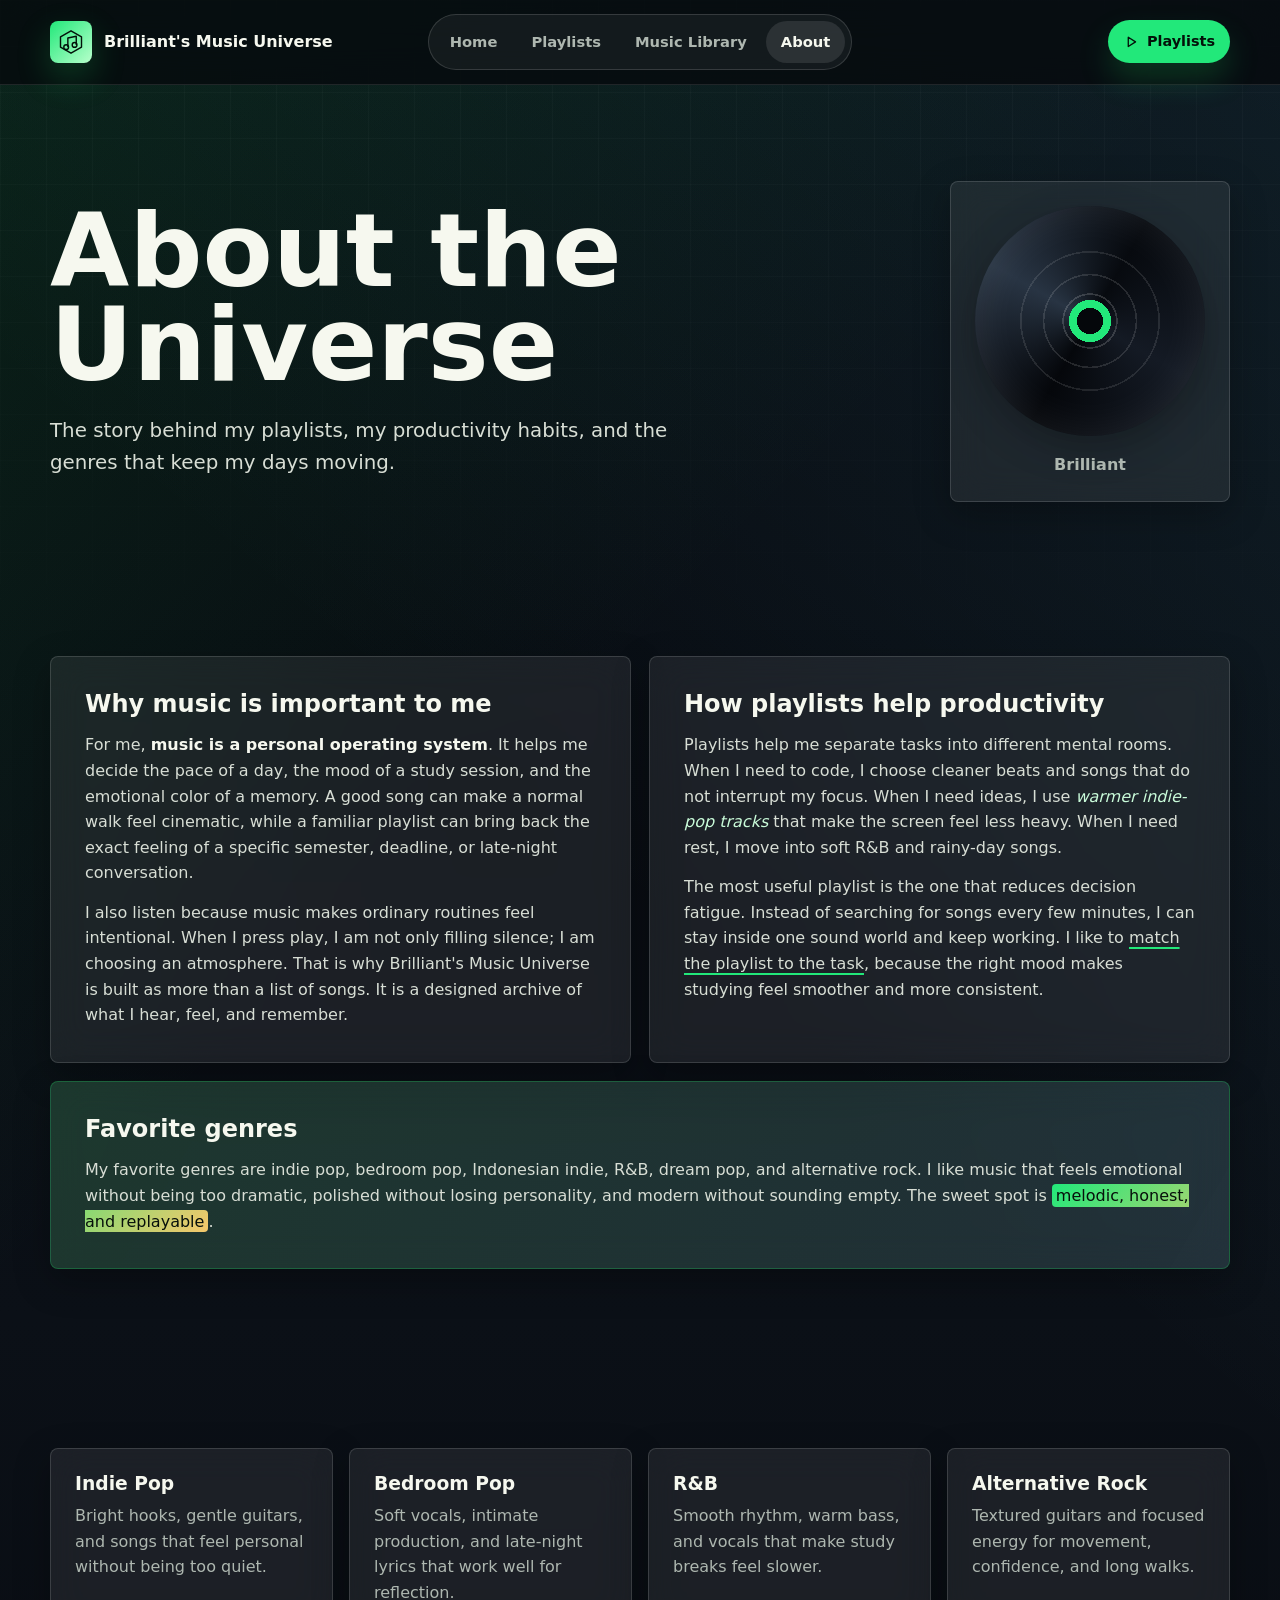
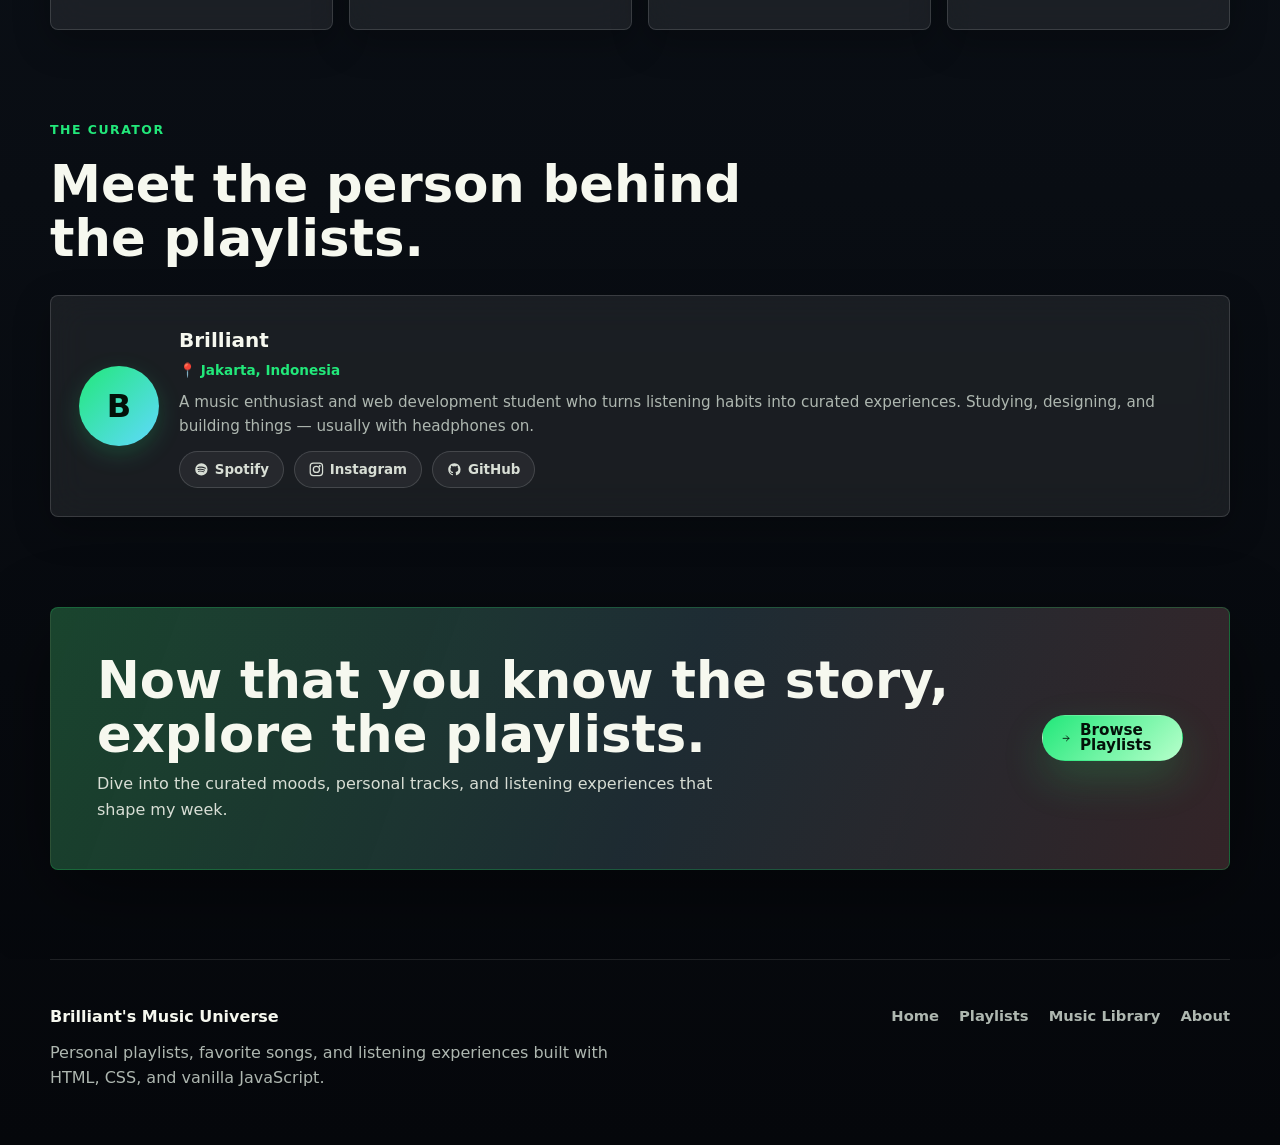
==== about.html @ 62cfd71c "UTS Web Client Development" ====
<!DOCTYPE html>
<html lang="en">
<head>
  <meta charset="UTF-8">
  <meta name="viewport" content="width=device-width, initial-scale=1.0">
  <meta name="description" content="Learn why music matters to Brilliant, how playlists improve productivity, and which genres shape the listening experience.">
  <title>Brilliant's Music Universe | About</title>
  <link rel="icon" href="data:image/svg+xml,%3Csvg xmlns='http://www.w3.org/2000/svg' viewBox='0 0 64 64'%3E%3Crect width='64' height='64' rx='14' fill='%2322e87a'/%3E%3Cpath d='M25 43V20l22-4v21' fill='none' stroke='%23040a06' stroke-width='5' stroke-linecap='round' stroke-linejoin='round'/%3E%3Ccircle cx='22' cy='44' r='7' fill='%23040a06'/%3E%3Ccircle cx='44' cy='38' r='7' fill='%23040a06'/%3E%3C/svg%3E">
  <link rel="stylesheet" href="style.css">
  <noscript><style>.reveal { opacity: 1; transform: none; }</style></noscript>
  <script src="script.js" defer></script>
</head>
<body data-page="about">
  <a class="skip-link" href="#main-content">Skip to content</a>
  <header class="site-header">
    <a class="brand" href="index.html" aria-label="Brilliant's Music Universe home">
      <span class="brand-mark" aria-hidden="true">
        <svg viewBox="0 0 40 40" role="img">
          <path d="M20 4 35 12.6v14.8L20 36 5 27.4V12.6L20 4Z"></path>
          <path d="M15.5 26.5V14.2l12-2.4v11.7"></path>
          <circle cx="13.1" cy="27.4" r="3.4"></circle>
          <circle cx="25.1" cy="24.2" r="3.4"></circle>
        </svg>
      </span>
      <span class="brand-text">Brilliant's Music Universe</span>
    </a>

    <button class="nav-toggle" type="button" aria-label="Open navigation menu" aria-expanded="false" aria-controls="site-nav">
      <span></span>
      <span></span>
      <span></span>
    </button>

    <nav class="site-nav" id="site-nav" aria-label="Primary navigation">
      <a href="index.html" data-nav="home">Home</a>
      <a href="playlists.html" data-nav="playlists">Playlists</a>
      <a href="library.html" data-nav="library">Music Library</a>
      <a href="about.html" data-nav="about">About</a>
    </nav>

    <a class="header-action" href="playlists.html">
      <svg viewBox="0 0 24 24" aria-hidden="true">
        <path d="M8 5v14l11-7-11-7Z"></path>
      </svg>
      Playlists
    </a>
  </header>

  <main id="main-content">
    <section class="page-hero section-shell">
      <div class="page-hero-copy reveal">
        <h1>About the Universe</h1>
        <p>The story behind my playlists, my productivity habits, and the genres that keep my days moving.</p>
      </div>
      <div class="about-record reveal" aria-hidden="true">
        <div class="record-disc"></div>
        <span>Brilliant</span>
      </div>
    </section>

    <section class="about-section section-shell">
      <article class="about-story reveal">
        <h2>Why music is important to me</h2>
        <p>For me, <strong>music is a personal operating system</strong>. It helps me decide the pace of a day, the mood of a study session, and the emotional color of a memory. A good song can make a normal walk feel cinematic, while a familiar playlist can bring back the exact feeling of a specific semester, deadline, or late-night conversation.</p>
        <p>I also listen because music makes ordinary routines feel intentional. When I press play, I am not only filling silence; I am choosing an atmosphere. That is why Brilliant's Music Universe is built as more than a list of songs. It is a designed archive of what I hear, feel, and remember.</p>
      </article>

      <article class="about-story reveal">
        <h2>How playlists help productivity</h2>
        <p>Playlists help me separate tasks into different mental rooms. When I need to code, I choose cleaner beats and songs that do not interrupt my focus. When I need ideas, I use <em>warmer indie-pop tracks</em> that make the screen feel less heavy. When I need rest, I move into soft R&amp;B and rainy-day songs.</p>
        <p>The most useful playlist is the one that reduces decision fatigue. Instead of searching for songs every few minutes, I can stay inside one sound world and keep working. I like to <u>match the playlist to the task</u>, because the right mood makes studying feel smoother and more consistent.</p>
      </article>

      <article class="about-story highlight-story reveal">
        <h2>Favorite genres</h2>
        <p>My favorite genres are indie pop, bedroom pop, Indonesian indie, R&amp;B, dream pop, and alternative rock. I like music that feels emotional without being too dramatic, polished without losing personality, and modern without sounding empty. The sweet spot is <mark>melodic, honest, and replayable</mark>.</p>
      </article>
    </section>

    <section class="genre-section section-shell" aria-label="Favorite genre cards">
      <article class="genre-card reveal">
        <h3>Indie Pop</h3>
        <p>Bright hooks, gentle guitars, and songs that feel personal without being too quiet.</p>
      </article>
      <article class="genre-card reveal">
        <h3>Bedroom Pop</h3>
        <p>Soft vocals, intimate production, and late-night lyrics that work well for reflection.</p>
      </article>
      <article class="genre-card reveal">
        <h3>R&amp;B</h3>
        <p>Smooth rhythm, warm bass, and vocals that make study breaks feel slower.</p>
      </article>
      <article class="genre-card reveal">
        <h3>Alternative Rock</h3>
        <p>Textured guitars and focused energy for movement, confidence, and long walks.</p>
      </article>
    </section>

    <section class="section-shell" style="padding-bottom: 0;">
      <div class="section-heading reveal">
        <p class="section-kicker">The Curator</p>
        <h2>Meet the person behind the playlists.</h2>
      </div>
      <div class="curator-card reveal">
        <div class="curator-avatar" aria-hidden="true">B</div>
        <div class="curator-info">
          <h3>Brilliant</h3>
          <p class="curator-location">📍 Jakarta, Indonesia</p>
          <p class="curator-bio">A music enthusiast and web development student who turns listening habits into curated experiences. Studying, designing, and building things — usually with headphones on.</p>
          <div class="curator-socials">
            <a href="https://open.spotify.com" target="_blank" rel="noopener">
              <svg viewBox="0 0 24 24" width="16" height="16" aria-hidden="true"><path d="M12 2a10 10 0 1 0 0 20 10 10 0 0 0 0-20Zm4.6 14.4a.6.6 0 0 1-.8.2c-2.3-1.4-5.2-1.7-8.6-.9a.6.6 0 1 1-.3-1.2c3.7-.8 6.9-.5 9.5 1.1a.6.6 0 0 1 .2.8Zm1.2-2.7a.8.8 0 0 1-1 .3c-2.7-1.6-6.7-2.1-9.8-1.1a.8.8 0 1 1-.4-1.5c3.6-1.1 8-.6 11 1.3a.8.8 0 0 1 .2 1Zm.1-2.8c-3.1-1.9-8.3-2-11.3-1.1a.9.9 0 1 1-.5-1.8c3.4-1 9.1-.8 12.7 1.3a.9.9 0 0 1-.9 1.6Z" fill="currentColor" stroke="none"></path></svg>
              Spotify
            </a>
            <a href="https://instagram.com" target="_blank" rel="noopener">
              <svg viewBox="0 0 24 24" width="16" height="16" aria-hidden="true"><rect x="2" y="2" width="20" height="20" rx="5" fill="none" stroke="currentColor" stroke-width="2"></rect><circle cx="12" cy="12" r="5" fill="none" stroke="currentColor" stroke-width="2"></circle><circle cx="17.5" cy="6.5" r="1.5" fill="currentColor"></circle></svg>
              Instagram
            </a>
            <a href="https://github.com" target="_blank" rel="noopener">
              <svg viewBox="0 0 24 24" width="16" height="16" aria-hidden="true"><path d="M12 2C6.48 2 2 6.48 2 12c0 4.42 2.87 8.17 6.84 9.49.5.09.68-.22.68-.48v-1.7c-2.78.6-3.37-1.34-3.37-1.34-.45-1.15-1.11-1.46-1.11-1.46-.91-.62.07-.61.07-.61 1 .07 1.53 1.03 1.53 1.03.89 1.53 2.34 1.09 2.91.83.09-.65.35-1.09.63-1.34-2.22-.25-4.56-1.11-4.56-4.95 0-1.09.39-1.99 1.03-2.69-.1-.25-.45-1.27.1-2.64 0 0 .84-.27 2.75 1.02A9.56 9.56 0 0 1 12 6.8c.85 0 1.71.11 2.51.33 1.91-1.29 2.75-1.02 2.75-1.02.55 1.37.2 2.39.1 2.64.64.7 1.03 1.6 1.03 2.69 0 3.85-2.34 4.7-4.57 4.95.36.31.68.92.68 1.85v2.75c0 .27.18.58.69.48A10 10 0 0 0 22 12c0-5.52-4.48-10-10-10Z" fill="currentColor" stroke="none"></path></svg>
              GitHub
            </a>
          </div>
        </div>
      </div>
    </section>

    <section class="cta-section section-shell">
      <div class="cta-panel reveal">
        <div>
          <h2>Now that you know the story, explore the playlists.</h2>
          <p>Dive into the curated moods, personal tracks, and listening experiences that shape my week.</p>
        </div>
        <a class="button button-primary" href="playlists.html">
          <svg viewBox="0 0 24 24" aria-hidden="true">
            <path d="M5 12h14M13 6l6 6-6 6"></path>
          </svg>
          Browse Playlists
        </a>
      </div>
    </section>
  </main>

  <footer class="site-footer">
    <div>
      <a class="footer-brand" href="index.html">Brilliant's Music Universe</a>
      <p>Personal playlists, favorite songs, and listening experiences built with HTML, CSS, and vanilla JavaScript.</p>
    </div>
    <nav class="footer-nav" aria-label="Footer navigation">
      <a href="index.html">Home</a>
      <a href="playlists.html">Playlists</a>
      <a href="library.html">Music Library</a>
      <a href="about.html">About</a>
    </nav>
  </footer>
</body>
</html>
---- style.css ----
/*
 * Brilliant's Music Universe — premium static music website
 *
 * TABLE OF CONTENTS
 * 1. Design tokens (custom properties)
 * 2. Base & reset
 * 3. Layout shells
 * 4. Header & navigation
 * 5. Hero
 * 6. Buttons
 * 7. Cover art system
 * 8. Signal strip & stats
 * 9. Featured playlist
 * 10. Introduction & mood board
 * 11. Statistics dashboard
 * 12. CTA panel
 * 13. Playlists page
 * 14. Playlist modal
 * 15. Music library (table, toolbar)
 * 16. About page
 * 17. Footer
 * 18. Animations & reveals
 * 19. Curator identity
 * 20. Accessibility helpers
 * 21. Responsive breakpoints
 */

/* 1. Design tokens */
:root {
  --bg: #06080d;
  --bg-2: #0b1017;
  --surface: rgba(255, 255, 255, 0.075);
  --surface-strong: rgba(255, 255, 255, 0.12);
  --surface-soft: rgba(255, 255, 255, 0.045);
  --line: rgba(255, 255, 255, 0.14);
  --line-strong: rgba(255, 255, 255, 0.24);
  --text: #f6f8ef;
  --muted: #aeb7b0;
  --soft: #d8ded5;
  --green: #22e87a;
  --green-deep: #10c055;
  --cyan: #5fd9ff;
  --coral: #ff6b6b;
  --gold: #f5c86b;
  --purple: #a98bff;
  --shadow: 0 24px 80px rgba(0, 0, 0, 0.42);
  --shadow-soft: 0 12px 36px rgba(0, 0, 0, 0.28);
  --radius-card: 8px;
  --radius-pill: 999px;
  --header-height: 76px;
  --max-width: 1180px;
  --ease: cubic-bezier(0.22, 1, 0.36, 1);
}

*,
*::before,
*::after {
  box-sizing: border-box;
}

html {
  scroll-behavior: smooth;
}

body {
  min-width: 320px;
  margin: 0;
  color: var(--text);
  background:
    linear-gradient(135deg, rgba(30, 215, 96, 0.12), transparent 32%),
    linear-gradient(220deg, rgba(95, 217, 255, 0.1), transparent 38%),
    linear-gradient(180deg, var(--bg), var(--bg-2) 48%, #05070b);
  font-family: Inter, ui-sans-serif, system-ui, -apple-system, BlinkMacSystemFont, "Segoe UI", sans-serif;
  line-height: 1.6;
}

body::before {
  position: fixed;
  inset: 0;
  z-index: -1;
  pointer-events: none;
  content: "";
  background-image:
    linear-gradient(rgba(255, 255, 255, 0.035) 1px, transparent 1px),
    linear-gradient(90deg, rgba(255, 255, 255, 0.035) 1px, transparent 1px);
  background-size: 46px 46px;
  mask-image: linear-gradient(to bottom, rgba(0, 0, 0, 0.8), transparent 82%);
}

body.nav-open {
  overflow: hidden;
}

a {
  color: inherit;
  text-decoration: none;
}

button,
input,
select {
  font: inherit;
}

button {
  cursor: pointer;
}

img,
svg {
  display: block;
}

svg {
  width: 1.1em;
  height: 1.1em;
}

main {
  overflow: hidden;
}

.section-shell {
  width: min(var(--max-width), calc(100% - 40px));
  margin-inline: auto;
}

.site-header {
  position: sticky;
  top: 0;
  z-index: 50;
  display: grid;
  grid-template-columns: minmax(220px, 1fr) auto minmax(120px, 1fr);
  align-items: center;
  min-height: var(--header-height);
  padding: 14px max(20px, calc((100vw - var(--max-width)) / 2));
  border-bottom: 1px solid rgba(255, 255, 255, 0.1);
  background: rgba(6, 8, 13, 0.76);
  backdrop-filter: blur(22px);
}

.brand,
.footer-brand {
  display: inline-flex;
  align-items: center;
  gap: 12px;
  font-weight: 800;
  letter-spacing: 0;
}

.brand-mark {
  display: grid;
  width: 42px;
  height: 42px;
  place-items: center;
  color: #031109;
  border-radius: var(--radius-card);
  background: linear-gradient(135deg, var(--green), #b7ffcb);
  box-shadow: 0 14px 34px rgba(30, 215, 96, 0.23);
}

.brand-mark svg {
  width: 28px;
  height: 28px;
}

.brand-mark path,
.brand-mark circle,
.site-header path,
.button path,
.modal-close path {
  fill: none;
  stroke: currentColor;
  stroke-width: 2;
  stroke-linecap: round;
  stroke-linejoin: round;
}

.site-nav {
  display: flex;
  align-items: center;
  justify-content: center;
  gap: 4px;
  padding: 6px;
  border: 1px solid var(--line);
  border-radius: var(--radius-pill);
  background: rgba(255, 255, 255, 0.055);
}

.site-nav a,
.footer-nav a {
  color: var(--muted);
  font-size: 0.92rem;
  font-weight: 700;
  transition: color 180ms ease, background 180ms ease, transform 180ms ease;
}

.site-nav a {
  padding: 9px 15px;
  border-radius: var(--radius-pill);
}

.site-nav a:hover,
.site-nav a.is-active {
  color: var(--text);
  background: rgba(255, 255, 255, 0.1);
}

.header-action {
  display: inline-flex;
  justify-self: end;
  align-items: center;
  gap: 8px;
  padding: 10px 15px;
  color: #031109;
  border-radius: var(--radius-pill);
  background: var(--green);
  font-size: 0.9rem;
  font-weight: 800;
  box-shadow: 0 16px 32px rgba(30, 215, 96, 0.2);
  transition: transform 180ms ease, box-shadow 180ms ease;
}

.header-action:hover {
  transform: translateY(-2px);
  box-shadow: 0 18px 42px rgba(30, 215, 96, 0.28);
}

.nav-toggle {
  display: none;
  width: 44px;
  height: 44px;
  border: 1px solid var(--line);
  border-radius: var(--radius-card);
  background: rgba(255, 255, 255, 0.07);
}

.nav-toggle span {
  display: block;
  width: 18px;
  height: 2px;
  margin: 4px auto;
  border-radius: 999px;
  background: var(--text);
}

.hero {
  display: grid;
  grid-template-columns: minmax(0, 1fr) minmax(360px, 0.85fr);
  gap: clamp(32px, 7vw, 92px);
  align-items: center;
  min-height: calc(100svh - var(--header-height) - 18px);
  padding: clamp(52px, 7vw, 86px) 0 clamp(34px, 5vw, 56px);
}

.hero h1,
.page-hero h1 {
  max-width: 10ch;
  margin: 0;
  font-size: clamp(3.35rem, 8vw, 7.15rem);
  line-height: 0.91;
  letter-spacing: 0;
}

.hero-lead {
  max-width: 680px;
  margin: 28px 0 0;
  color: var(--soft);
  font-size: clamp(1.05rem, 1.8vw, 1.28rem);
}

.hero-actions,
.cta-panel,
.playlist-meta,
.player-row {
  display: flex;
  align-items: center;
}

.hero-actions {
  flex-wrap: wrap;
  gap: 13px;
  margin-top: 34px;
}

.button {
  display: inline-flex;
  align-items: center;
  justify-content: center;
  min-height: 46px;
  gap: 9px;
  padding: 0 18px;
  border: 1px solid transparent;
  border-radius: var(--radius-pill);
  font-size: 0.95rem;
  font-weight: 800;
  line-height: 1;
  transition: transform 180ms ease, border-color 180ms ease, background 180ms ease, box-shadow 180ms ease;
}

.button:hover {
  transform: translateY(-2px);
}

.button-primary {
  color: #031109;
  background: linear-gradient(135deg, var(--green), #b7ffcb);
  box-shadow: 0 18px 42px rgba(30, 215, 96, 0.22);
}

.button-ghost {
  color: var(--text);
  border-color: var(--line);
  background: rgba(255, 255, 255, 0.075);
}

.button-small {
  width: 100%;
  min-height: 42px;
  color: var(--text);
  border-color: rgba(255, 255, 255, 0.16);
  background: rgba(255, 255, 255, 0.075);
}

.hero-stage {
  position: relative;
  min-height: 560px;
}

.now-playing {
  position: absolute;
  inset: 4% 0 auto auto;
  z-index: 2;
  width: min(370px, 100%);
  padding: 12px;
  border: 1px solid var(--line);
  border-radius: var(--radius-card);
  background: linear-gradient(180deg, rgba(255, 255, 255, 0.14), rgba(255, 255, 255, 0.06));
  box-shadow: var(--shadow);
  backdrop-filter: blur(24px);
}

.cover-art {
  position: relative;
  display: grid;
  aspect-ratio: 1;
  min-height: 0;
  overflow: hidden;
  place-items: end start;
  padding: 18px;
  isolation: isolate;
  border: 1px solid rgba(255, 255, 255, 0.18);
  border-radius: var(--radius-card);
  box-shadow: inset 0 1px 0 rgba(255, 255, 255, 0.18);
}

.cover-art::before,
.cover-art::after,
.mini-cover::before,
.mini-cover::after {
  position: absolute;
  content: "";
  pointer-events: none;
}

.cover-art::before {
  inset: 10%;
  border: 1px solid rgba(255, 255, 255, 0.14);
  border-radius: 50%;
  transform: rotate(-12deg);
}

.cover-art::after {
  right: -18%;
  bottom: -16%;
  width: 58%;
  aspect-ratio: 1;
  border-radius: 50%;
  background: rgba(255, 255, 255, 0.2);
  filter: blur(2px);
}

.cover-art span {
  position: relative;
  z-index: 2;
  max-width: 12ch;
  font-size: clamp(1.45rem, 4vw, 2.7rem);
  font-weight: 900;
  line-height: 0.95;
  letter-spacing: 0;
  text-shadow: 0 12px 36px rgba(0, 0, 0, 0.45);
}

.cover-grid {
  position: absolute;
  inset: 0;
  z-index: -1;
  background:
    linear-gradient(rgba(255, 255, 255, 0.08) 1px, transparent 1px),
    linear-gradient(90deg, rgba(255, 255, 255, 0.08) 1px, transparent 1px);
  background-size: 28px 28px;
  opacity: 0.45;
  transform: rotate(-8deg) scale(1.2);
}

.cover-code {
  background:
    linear-gradient(145deg, rgba(30, 215, 96, 0.96), rgba(5, 20, 13, 0.9) 44%, rgba(95, 217, 255, 0.72)),
    linear-gradient(45deg, rgba(255, 255, 255, 0.12), transparent);
}

.cover-reality {
  background:
    linear-gradient(145deg, rgba(245, 200, 107, 0.95), rgba(255, 107, 107, 0.86) 52%, rgba(20, 9, 12, 0.92));
}

.cover-conan {
  background:
    linear-gradient(145deg, rgba(169, 139, 255, 0.95), rgba(32, 14, 66, 0.94) 52%, rgba(95, 217, 255, 0.78));
}

.cover-sunset {
  background:
    linear-gradient(145deg, rgba(255, 107, 107, 0.95), rgba(245, 200, 107, 0.88) 48%, rgba(24, 22, 55, 0.9));
}

.cover-rain {
  background:
    linear-gradient(145deg, rgba(95, 217, 255, 0.92), rgba(20, 45, 68, 0.96) 54%, rgba(8, 11, 18, 0.94));
}

.track-panel {
  display: grid;
  gap: 14px;
  padding: 14px 4px 0;
}

.eyeless-label,
.section-kicker {
  margin: 0 0 8px;
  color: var(--green);
  font-size: 0.78rem;
  font-weight: 900;
  letter-spacing: 0.12em;
  text-transform: uppercase;
}

.track-panel h2,
.feature-copy h3,
.about-story h2,
.section-heading h2,
.intro-copy h2,
.cta-panel h2 {
  margin: 0;
  line-height: 1.05;
  letter-spacing: 0;
}

.track-panel h2 {
  font-size: 1.55rem;
}

.track-panel p {
  margin: 8px 0 0;
  color: var(--muted);
  font-size: 0.94rem;
  line-height: 1.5;
}

.player-row {
  gap: 12px;
}

.player-dot {
  width: 13px;
  height: 13px;
  border-radius: 50%;
  background: var(--green);
  box-shadow: 0 0 0 7px rgba(30, 215, 96, 0.12);
}

.player-progress {
  flex: 1;
  height: 7px;
  overflow: hidden;
  border-radius: 999px;
  background: rgba(255, 255, 255, 0.12);
}

.player-progress span {
  display: block;
  width: 64%;
  height: 100%;
  border-radius: inherit;
  background: linear-gradient(90deg, var(--green), var(--cyan));
}

.player-time {
  color: var(--muted);
  font-size: 0.84rem;
  font-weight: 800;
}

.audio-visualizer {
  position: absolute;
  bottom: 8%;
  left: 0;
  z-index: 1;
  display: flex;
  align-items: end;
  gap: 9px;
  width: min(230px, 48%);
  height: 126px;
  padding: 18px;
  border: 1px solid var(--line);
  border-radius: var(--radius-card);
  background: rgba(255, 255, 255, 0.07);
  box-shadow: var(--shadow-soft);
  backdrop-filter: blur(18px);
}

.audio-visualizer span {
  flex: 1;
  min-width: 12px;
  border-radius: 999px 999px 4px 4px;
  background: linear-gradient(180deg, var(--cyan), var(--green));
  animation: barDance 1.5s var(--ease) infinite alternate;
}

.audio-visualizer span:nth-child(2) { height: 72%; animation-delay: 120ms; }
.audio-visualizer span:nth-child(3) { height: 46%; animation-delay: 240ms; }
.audio-visualizer span:nth-child(4) { height: 92%; animation-delay: 80ms; }
.audio-visualizer span:nth-child(5) { height: 58%; animation-delay: 180ms; }
.audio-visualizer span:nth-child(6) { height: 84%; animation-delay: 300ms; }
.audio-visualizer span:nth-child(7) { height: 38%; animation-delay: 380ms; }

@keyframes barDance {
  from { height: 34%; }
  to { height: 100%; }
}

.signal-strip {
  display: grid;
  grid-template-columns: repeat(4, 1fr);
  gap: 14px;
  padding-bottom: clamp(58px, 9vw, 110px);
}

.signal-card,
.metric-card,
.genre-card,
.playlist-card,
.library-summary,
.about-record,
.table-frame,
.library-toolbar,
.about-story {
  border: 1px solid var(--line);
  border-radius: var(--radius-card);
  background: var(--surface);
  box-shadow: var(--shadow-soft);
  backdrop-filter: blur(18px);
}

.signal-card {
  padding: 22px;
}

.signal-card .stat-number {
  display: block;
  color: var(--text);
  font-size: clamp(2.1rem, 4vw, 3.3rem);
  font-weight: 900;
  line-height: 1;
}

.signal-card p,
.metric-card p,
.genre-card p {
  margin: 8px 0 0;
  color: var(--muted);
}

.featured-playlist,
.intro-section,
.stats-section,
.cta-section,
.playlist-section,
.library-section,
.about-section,
.genre-section {
  padding: clamp(48px, 7vw, 92px) 0;
}

.section-heading {
  display: grid;
  max-width: 760px;
  gap: 10px;
  margin-bottom: 30px;
}

.section-heading h2,
.intro-copy h2,
.cta-panel h2 {
  font-size: clamp(2rem, 4vw, 3.45rem);
}

.feature-layout {
  display: grid;
  grid-template-columns: minmax(260px, 0.8fr) minmax(0, 1fr);
  gap: clamp(24px, 5vw, 62px);
  align-items: center;
}

.feature-art {
  margin: 0;
}

.cover-xl {
  box-shadow: var(--shadow);
}

.feature-art figcaption {
  margin-top: 14px;
  color: var(--muted);
  font-size: 0.95rem;
}

.feature-copy {
  display: grid;
  gap: 20px;
}

.feature-copy h3 {
  font-size: clamp(2rem, 4vw, 3.25rem);
}

.feature-copy p {
  max-width: 680px;
  margin: 0;
  color: var(--soft);
  font-size: 1.06rem;
}

.feature-list {
  display: grid;
  gap: 12px;
  padding: 0;
  margin: 0;
  list-style: none;
}

.feature-list li {
  padding: 14px 16px;
  border: 1px solid var(--line);
  border-radius: var(--radius-card);
  color: var(--muted);
  background: rgba(255, 255, 255, 0.055);
}

.feature-list span {
  color: var(--text);
  font-weight: 900;
}

.intro-section {
  display: grid;
  grid-template-columns: minmax(0, 0.95fr) minmax(280px, 1fr);
  gap: clamp(24px, 5vw, 58px);
  align-items: center;
}

.intro-copy p:last-child {
  color: var(--soft);
  font-size: 1.05rem;
}

.mood-board {
  display: flex;
  flex-wrap: wrap;
  gap: 12px;
}

.mood-board span,
.mood-tag {
  border: 1px solid rgba(255, 255, 255, 0.16);
  border-radius: var(--radius-pill);
  background: rgba(255, 255, 255, 0.075);
  color: var(--soft);
  font-weight: 800;
}

.mood-board span {
  padding: 13px 16px;
}

.stats-grid {
  display: grid;
  grid-template-columns: repeat(3, 1fr);
  gap: 16px;
}

.metric-card,
.genre-card {
  padding: 24px;
}

.metric-card h3,
.genre-card h3,
.playlist-card h2,
.about-story h2 {
  margin: 0;
  line-height: 1.15;
}

.metric-bar {
  display: block;
  height: 8px;
  margin-top: 24px;
  overflow: hidden;
  border-radius: 999px;
  background: rgba(255, 255, 255, 0.11);
}

.metric-bar span {
  display: block;
  height: 100%;
  border-radius: inherit;
  background: linear-gradient(90deg, var(--green), var(--cyan));
}

.cta-panel {
  justify-content: space-between;
  gap: 24px;
  padding: clamp(26px, 5vw, 46px);
  border: 1px solid rgba(30, 215, 96, 0.25);
  border-radius: var(--radius-card);
  background:
    linear-gradient(110deg, rgba(30, 215, 96, 0.22), rgba(95, 217, 255, 0.09) 52%, rgba(255, 107, 107, 0.12)),
    rgba(255, 255, 255, 0.07);
  box-shadow: var(--shadow);
}

.cta-panel p {
  max-width: 620px;
  margin: 10px 0 0;
  color: var(--soft);
}

.page-hero {
  display: grid;
  grid-template-columns: minmax(0, 1fr) minmax(220px, 0.42fr);
  gap: clamp(24px, 5vw, 56px);
  align-items: center;
  min-height: 420px;
  padding: clamp(48px, 8vw, 96px) 0 clamp(32px, 5vw, 64px);
}

.page-hero-copy h1 {
  max-width: 11ch;
}

.page-hero-copy p {
  max-width: 680px;
  margin: 24px 0 0;
  color: var(--soft);
  font-size: clamp(1.05rem, 2vw, 1.24rem);
}

.playlist-stack {
  position: relative;
  min-height: 260px;
}

.mini-cover {
  position: absolute;
  width: 178px;
  aspect-ratio: 1;
  border: 1px solid rgba(255, 255, 255, 0.18);
  border-radius: var(--radius-card);
  box-shadow: var(--shadow-soft);
}

.mini-cover:nth-child(1) {
  top: 0;
  right: 42px;
  transform: rotate(-10deg);
}

.mini-cover:nth-child(2) {
  top: 48px;
  right: 122px;
  transform: rotate(8deg);
}

.mini-cover:nth-child(3) {
  top: 100px;
  right: 6px;
  transform: rotate(14deg);
}

.playlist-section {
  display: grid;
  grid-template-columns: repeat(3, 1fr);
  gap: 18px;
}

.playlist-card {
  display: grid;
  grid-template-rows: auto 1fr;
  overflow: hidden;
  transition: transform 220ms var(--ease), border-color 220ms ease, background 220ms ease;
}

.playlist-card:hover {
  border-color: rgba(30, 215, 96, 0.34);
  background: rgba(255, 255, 255, 0.1);
  transform: translateY(-5px);
}

.playlist-card .cover-art {
  border: 0;
  border-bottom: 1px solid rgba(255, 255, 255, 0.15);
  border-radius: var(--radius-card) var(--radius-card) 0 0;
}

.playlist-card-body {
  display: grid;
  gap: 18px;
  padding: 20px;
}

.playlist-card p {
  margin: 9px 0 0;
  color: var(--muted);
}

.playlist-meta {
  justify-content: space-between;
  gap: 12px;
  color: var(--soft);
  font-size: 0.92rem;
  font-weight: 800;
}

.mood-tag {
  padding: 5px 10px;
  color: var(--green);
  background: rgba(30, 215, 96, 0.1);
}

.modal-backdrop {
  position: fixed;
  inset: 0;
  z-index: 90;
  display: grid;
  place-items: center;
  padding: 20px;
  background: rgba(0, 0, 0, 0.7);
  backdrop-filter: blur(14px);
}

.modal-backdrop[hidden] {
  display: none;
}

.playlist-modal {
  position: relative;
  display: grid;
  grid-template-columns: minmax(220px, 0.72fr) minmax(0, 1fr);
  gap: 22px;
  width: min(820px, 100%);
  max-height: min(680px, calc(100svh - 40px));
  overflow: auto;
  padding: 18px;
  border: 1px solid var(--line-strong);
  border-radius: var(--radius-card);
  background: rgba(12, 16, 24, 0.96);
  box-shadow: var(--shadow);
}

.modal-close {
  position: absolute;
  top: 14px;
  right: 14px;
  z-index: 2;
  display: grid;
  width: 40px;
  height: 40px;
  place-items: center;
  color: var(--text);
  border: 1px solid var(--line);
  border-radius: var(--radius-card);
  background: rgba(255, 255, 255, 0.08);
}

.modal-content {
  padding: 20px 42px 20px 0;
}

.modal-content h2 {
  margin: 0;
  font-size: clamp(1.8rem, 4vw, 3rem);
  line-height: 1.05;
}

.modal-content p {
  color: var(--soft);
}

.audio-preview {
  display: grid;
  gap: 10px;
  margin-top: 18px;
  padding: 14px;
  border: 1px solid var(--line);
  border-radius: var(--radius-card);
  background: rgba(255, 255, 255, 0.055);
}

.audio-preview-label {
  margin: 0;
  color: var(--text);
  font-size: 0.78rem;
  font-weight: 900;
  letter-spacing: 0.12em;
  text-transform: uppercase;
}

.audio-preview audio {
  width: 100%;
  min-width: 0;
  border-radius: var(--radius-card);
  accent-color: var(--green);
}

.audio-note {
  margin: 0;
  color: var(--muted);
  font-size: 0.84rem;
  line-height: 1.45;
}

.modal-list {
  display: grid;
  gap: 10px;
  padding: 0;
  margin: 20px 0 0;
  list-style: none;
}

.modal-list li {
  padding: 12px 14px;
  border: 1px solid var(--line);
  border-radius: var(--radius-card);
  color: var(--soft);
  background: rgba(255, 255, 255, 0.055);
}

.library-summary {
  justify-self: end;
  width: min(240px, 100%);
  padding: 28px;
  text-align: center;
}

.library-summary span {
  display: block;
  color: var(--green);
  font-size: 4rem;
  font-weight: 900;
  line-height: 1;
}

.library-summary p {
  margin: 8px 0 0;
  color: var(--muted);
  font-weight: 800;
}

.library-toolbar {
  display: grid;
  grid-template-columns: minmax(0, 1fr) minmax(180px, 260px);
  gap: 14px;
  padding: 16px;
  margin-bottom: 18px;
}

.search-field,
.select-field {
  display: grid;
  gap: 8px;
}

.search-field span,
.select-field span {
  color: var(--muted);
  font-size: 0.78rem;
  font-weight: 900;
  letter-spacing: 0.12em;
  text-transform: uppercase;
}

.search-field input,
.select-field select {
  width: 100%;
  min-height: 48px;
  padding: 0 14px;
  color: var(--text);
  border: 1px solid var(--line);
  border-radius: var(--radius-card);
  outline: none;
  background: rgba(4, 6, 10, 0.62);
}

.search-field input:focus,
.select-field select:focus {
  border-color: rgba(30, 215, 96, 0.62);
  box-shadow: 0 0 0 4px rgba(30, 215, 96, 0.12);
}

.table-frame {
  overflow-x: auto;
  padding: 8px;
}

.music-table {
  width: 100%;
  min-width: 760px;
  border-collapse: collapse;
  overflow: hidden;
}

.music-table caption {
  padding: 14px 16px 18px;
  color: var(--muted);
  text-align: left;
  font-weight: 700;
}

.music-table th,
.music-table td {
  padding: 17px 16px;
  text-align: left;
  border-bottom: 1px solid rgba(255, 255, 255, 0.09);
}

.music-table th {
  color: var(--text);
  background: rgba(255, 255, 255, 0.075);
  font-size: 0.82rem;
  letter-spacing: 0.08em;
  text-transform: uppercase;
}

.music-table td {
  color: var(--soft);
}

.music-table tr {
  transition: background 160ms ease;
}

.music-table tbody tr:hover {
  background: rgba(30, 215, 96, 0.065);
}

.sort-button {
  display: inline-flex;
  align-items: center;
  gap: 8px;
  padding: 0;
  color: inherit;
  border: 0;
  background: transparent;
  font-size: inherit;
  font-weight: 900;
  letter-spacing: inherit;
  text-transform: inherit;
}

.sort-button::after {
  content: "";
  width: 7px;
  height: 7px;
  border-right: 2px solid currentColor;
  border-bottom: 2px solid currentColor;
  opacity: 0.55;
  transform: rotate(45deg) translateY(-2px);
}

.sort-button.is-desc::after {
  transform: rotate(225deg) translateY(-2px);
}

.about-record {
  display: grid;
  justify-self: end;
  width: min(280px, 100%);
  aspect-ratio: 1;
  place-items: center;
  padding: 24px;
}

.record-disc {
  width: 100%;
  aspect-ratio: 1;
  border-radius: 50%;
  background:
    radial-gradient(circle, #05070b 0 8%, var(--green) 8% 13%, transparent 13% 16%, rgba(255, 255, 255, 0.16) 16% 17%, transparent 17% 28%, rgba(255, 255, 255, 0.12) 28% 29%, transparent 29% 42%, rgba(255, 255, 255, 0.1) 42% 43%, transparent 43%),
    conic-gradient(from 120deg, #141a24, #05070b, #283443, #070a0f, #141a24);
  box-shadow: inset 0 0 46px rgba(255, 255, 255, 0.08), var(--shadow-soft);
}

.about-record span {
  margin-top: 16px;
  color: var(--muted);
  font-weight: 900;
}

.about-section {
  display: grid;
  grid-template-columns: repeat(2, minmax(0, 1fr));
  gap: 18px;
}

.about-story {
  padding: clamp(22px, 4vw, 34px);
}

.about-story p {
  margin: 14px 0 0;
  color: var(--soft);
}

.highlight-story {
  grid-column: 1 / -1;
  border-color: rgba(30, 215, 96, 0.28);
  background:
    linear-gradient(120deg, rgba(30, 215, 96, 0.12), rgba(95, 217, 255, 0.08)),
    var(--surface);
}

strong {
  color: var(--text);
}

em {
  color: #c9fbd9;
}

u {
  text-decoration-color: var(--green);
  text-decoration-thickness: 2px;
  text-underline-offset: 4px;
}

mark {
  padding: 0.1em 0.25em;
  color: #07100b;
  border-radius: 4px;
  background: linear-gradient(135deg, var(--green), var(--gold));
}

.genre-section {
  display: grid;
  grid-template-columns: repeat(4, 1fr);
  gap: 16px;
}

.site-footer {
  display: flex;
  justify-content: space-between;
  gap: 28px;
  width: min(var(--max-width), calc(100% - 40px));
  margin: 0 auto;
  padding: 44px 0 54px;
  border-top: 1px solid rgba(255, 255, 255, 0.1);
}

.site-footer p {
  max-width: 560px;
  margin: 10px 0 0;
  color: var(--muted);
}

.footer-nav {
  display: flex;
  flex-wrap: wrap;
  justify-content: flex-end;
  gap: 14px 20px;
}

.footer-nav a:hover {
  color: var(--text);
}

.reveal {
  opacity: 0;
  transform: translateY(22px);
  transition: opacity 600ms var(--ease), transform 600ms var(--ease);
}

.reveal.is-visible {
  opacity: 1;
  transform: translateY(0);
}

/* 19. Curator identity */
.curator-card {
  display: grid;
  grid-template-columns: 80px 1fr;
  gap: 20px;
  align-items: center;
  padding: 28px;
  border: 1px solid var(--line);
  border-radius: var(--radius-card);
  background: var(--surface);
  box-shadow: var(--shadow-soft);
  backdrop-filter: blur(18px);
}

.curator-avatar {
  width: 80px;
  height: 80px;
  border-radius: 50%;
  background: linear-gradient(135deg, var(--green), var(--cyan));
  display: grid;
  place-items: center;
  font-size: 2rem;
  font-weight: 900;
  color: #031109;
  box-shadow: 0 8px 24px rgba(34, 232, 122, 0.2);
}

.curator-info h3 {
  margin: 0;
  font-size: 1.25rem;
}

.curator-info .curator-location {
  margin: 4px 0 0;
  color: var(--green);
  font-size: 0.85rem;
  font-weight: 800;
}

.curator-info .curator-bio {
  margin: 8px 0 0;
  color: var(--muted);
  font-size: 0.95rem;
}

.curator-socials {
  display: flex;
  gap: 10px;
  margin-top: 12px;
}

.curator-socials a {
  display: inline-flex;
  align-items: center;
  gap: 6px;
  padding: 7px 14px;
  font-size: 0.84rem;
  font-weight: 800;
  color: var(--soft);
  border: 1px solid var(--line);
  border-radius: var(--radius-pill);
  background: rgba(255, 255, 255, 0.055);
  transition: color 180ms ease, border-color 180ms ease, background 180ms ease;
}

.curator-socials a:hover {
  color: var(--text);
  border-color: var(--green);
  background: rgba(34, 232, 122, 0.08);
}

/* Empty state for library search */
.empty-state {
  text-align: center;
  padding: 48px 24px;
}

.empty-state td {
  color: var(--muted) !important;
  border-bottom: none !important;
  font-size: 1rem;
}

.empty-state .empty-icon {
  display: block;
  margin: 0 auto 12px;
  font-size: 2.4rem;
  opacity: 0.6;
}

/* Modal navigation arrows */
.modal-nav {
  display: flex;
  gap: 8px;
  margin-top: 18px;
}

.modal-nav button {
  display: inline-flex;
  align-items: center;
  gap: 6px;
  padding: 10px 16px;
  color: var(--soft);
  font-size: 0.88rem;
  font-weight: 800;
  border: 1px solid var(--line);
  border-radius: var(--radius-pill);
  background: rgba(255, 255, 255, 0.06);
  transition: color 180ms ease, border-color 180ms ease, background 180ms ease, transform 180ms ease;
}

.modal-nav button:hover {
  color: var(--text);
  border-color: rgba(34, 232, 122, 0.4);
  background: rgba(34, 232, 122, 0.08);
  transform: translateY(-1px);
}

.modal-nav button:disabled {
  opacity: 0.3;
  pointer-events: none;
}

.modal-nav svg {
  width: 1em;
  height: 1em;
}

/* Spotify link button */
.spotify-link {
  display: inline-flex;
  align-items: center;
  gap: 8px;
  padding: 10px 18px;
  color: #fff;
  font-size: 0.9rem;
  font-weight: 800;
  border: none;
  border-radius: var(--radius-pill);
  background: #1DB954;
  text-decoration: none;
  transition: transform 180ms ease, box-shadow 180ms ease;
}

.spotify-link:hover {
  transform: translateY(-2px);
  box-shadow: 0 12px 28px rgba(29, 185, 84, 0.28);
}

.spotify-link svg {
  width: 1.2em;
  height: 1.2em;
}

/* 20. Accessibility helpers */
:focus-visible {
  outline: 2px solid var(--green);
  outline-offset: 3px;
}

.skip-link {
  position: fixed;
  top: -100px;
  left: 20px;
  z-index: 999;
  padding: 12px 20px;
  color: #031109;
  font-weight: 800;
  border-radius: var(--radius-card);
  background: var(--green);
  transition: top 200ms ease;
}

.skip-link:focus {
  top: 12px;
}

@media (max-width: 980px) {
  .site-header {
    grid-template-columns: 1fr auto auto;
    gap: 12px;
  }

  .nav-toggle {
    display: block;
    order: 3;
  }

  .site-nav {
    position: fixed;
    top: var(--header-height);
    right: 20px;
    left: 20px;
    display: none;
    flex-direction: column;
    align-items: stretch;
    padding: 12px;
    border-radius: var(--radius-card);
    background: rgba(10, 14, 21, 0.96);
    box-shadow: var(--shadow);
  }

  body.nav-open .site-nav {
    display: flex;
  }

  .site-nav a {
    padding: 13px 14px;
  }

  .header-action {
    justify-self: end;
  }

  .hero,
  .page-hero,
  .intro-section,
  .feature-layout {
    grid-template-columns: 1fr;
  }

  .hero {
    min-height: auto;
  }

  .hero h1,
  .page-hero h1 {
    max-width: 12ch;
  }

  .hero-stage {
    min-height: 480px;
  }

  .now-playing {
    right: 0;
    left: 12%;
  }

  .audio-visualizer {
    left: 0;
  }

  .signal-strip,
  .stats-grid,
  .playlist-section,
  .genre-section,
  .about-section {
    grid-template-columns: repeat(2, 1fr);
  }

  .library-summary,
  .about-record {
    justify-self: start;
  }

  .site-footer,
  .cta-panel {
    align-items: flex-start;
    flex-direction: column;
  }

  .footer-nav {
    justify-content: flex-start;
  }
}

@media (max-width: 680px) {
  :root {
    --header-height: 68px;
  }

  .section-shell,
  .site-footer {
    width: min(100% - 28px, var(--max-width));
  }

  .site-header {
    padding: 12px 14px;
  }

  .brand-text {
    max-width: 158px;
    overflow: hidden;
    font-size: 0.96rem;
    white-space: nowrap;
    text-overflow: ellipsis;
  }

  .brand-mark {
    width: 38px;
    height: 38px;
  }

  .header-action {
    order: 2;
    padding: 8px 13px;
    font-size: 0.84rem;
  }

  .curator-card {
    grid-template-columns: 1fr;
    text-align: center;
  }

  .curator-avatar {
    margin: 0 auto;
  }

  .curator-socials {
    justify-content: center;
    flex-wrap: wrap;
  }

  .hero {
    padding-top: 44px;
  }

  .hero h1,
  .page-hero h1 {
    font-size: clamp(3rem, 15vw, 4.65rem);
  }

  .hero-actions {
    align-items: stretch;
    flex-direction: column;
  }

  .button {
    width: 100%;
  }

  .hero-stage {
    min-height: 420px;
  }

  .now-playing {
    inset: 0 0 auto 0;
    width: 100%;
  }

  .audio-visualizer {
    bottom: 0;
    width: 76%;
    height: 118px;
  }

  .signal-strip,
  .stats-grid,
  .playlist-section,
  .genre-section,
  .about-section {
    grid-template-columns: 1fr;
  }

  .playlist-section,
  .featured-playlist,
  .intro-section,
  .stats-section,
  .cta-section,
  .library-section,
  .about-section,
  .genre-section {
    padding: 42px 0;
  }

  .page-hero {
    min-height: auto;
  }

  .playlist-stack {
    min-height: 230px;
  }

  .mini-cover {
    width: 146px;
  }

  .mini-cover:nth-child(2) {
    right: 94px;
  }

  .library-toolbar,
  .playlist-modal {
    grid-template-columns: 1fr;
  }

  .modal-content {
    padding: 0;
  }

  .modal-cover {
    max-height: 260px;
  }

  .music-table th,
  .music-table td {
    padding: 14px 12px;
  }
}

@media (prefers-reduced-motion: reduce) {
  *,
  *::before,
  *::after {
    scroll-behavior: auto !important;
    animation-duration: 0.01ms !important;
    animation-iteration-count: 1 !important;
    transition-duration: 0.01ms !important;
  }

  .reveal {
    opacity: 1;
    transform: none;
  }
}
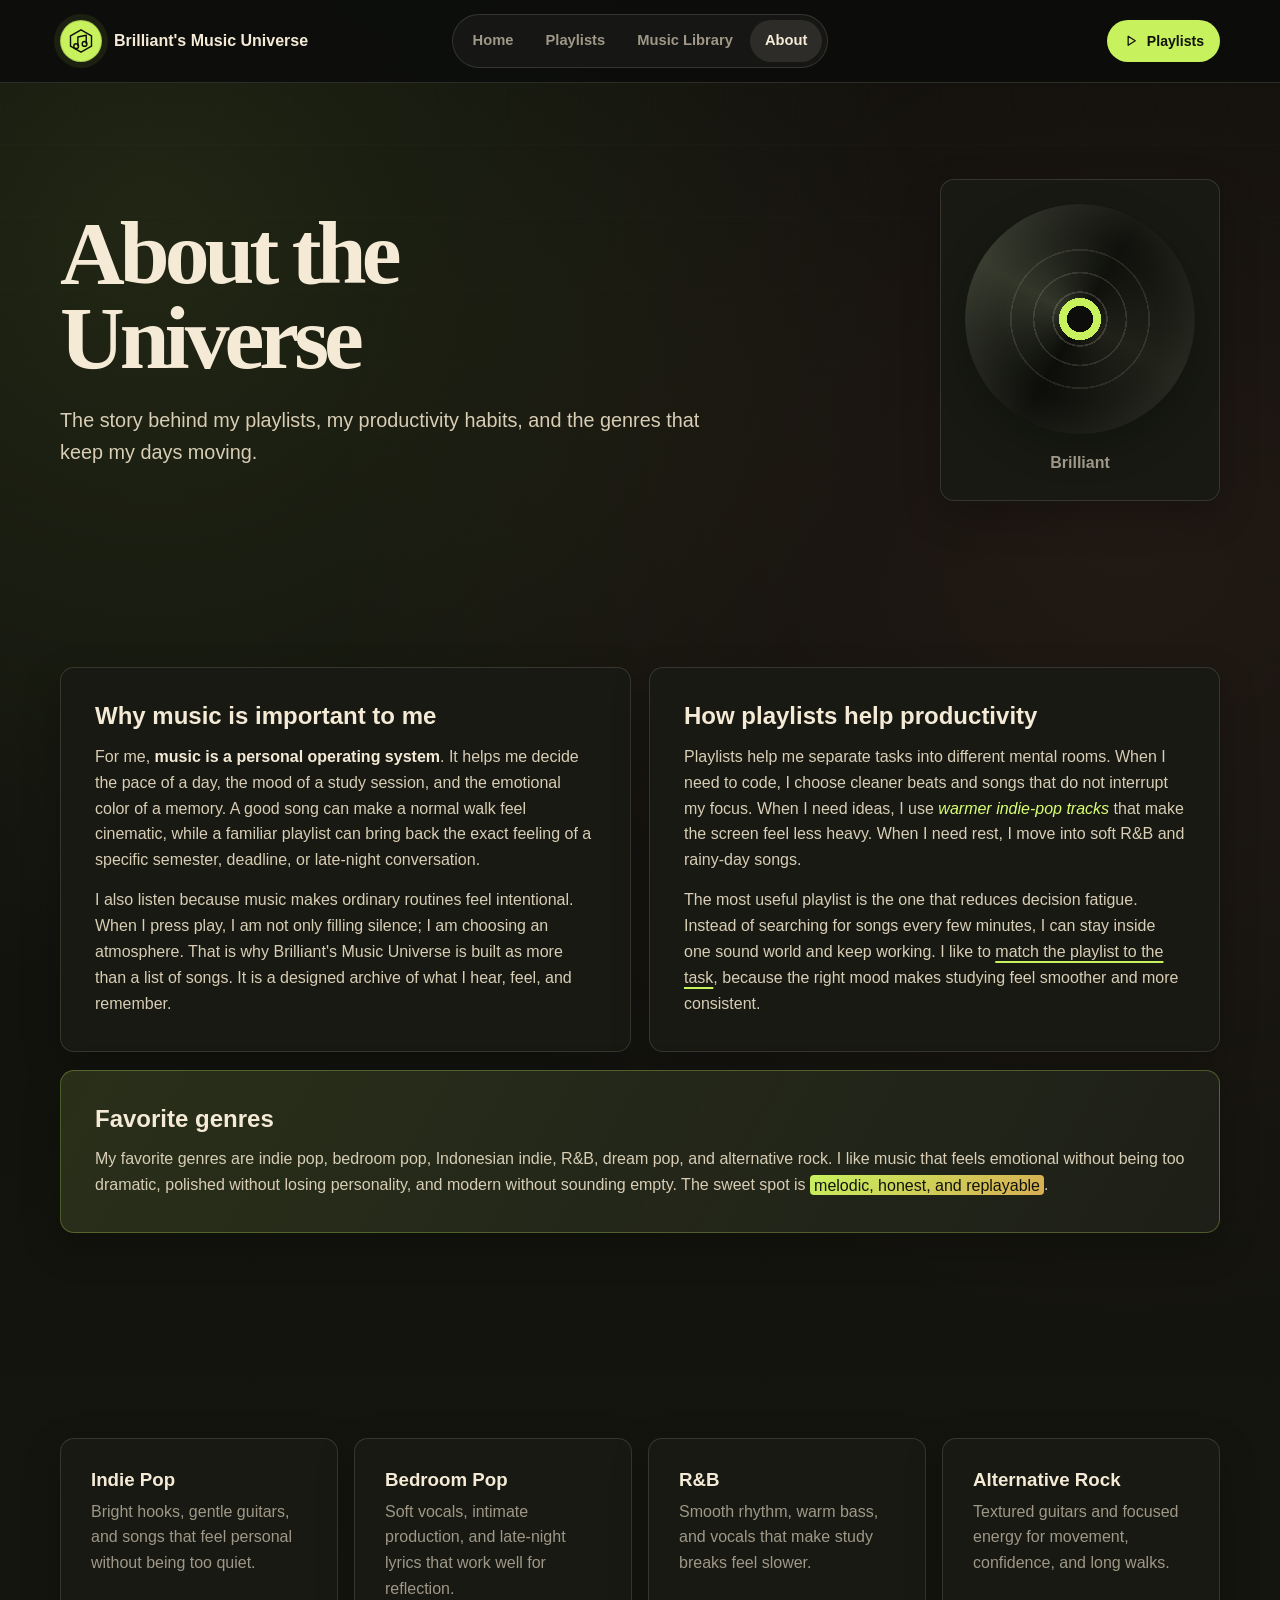
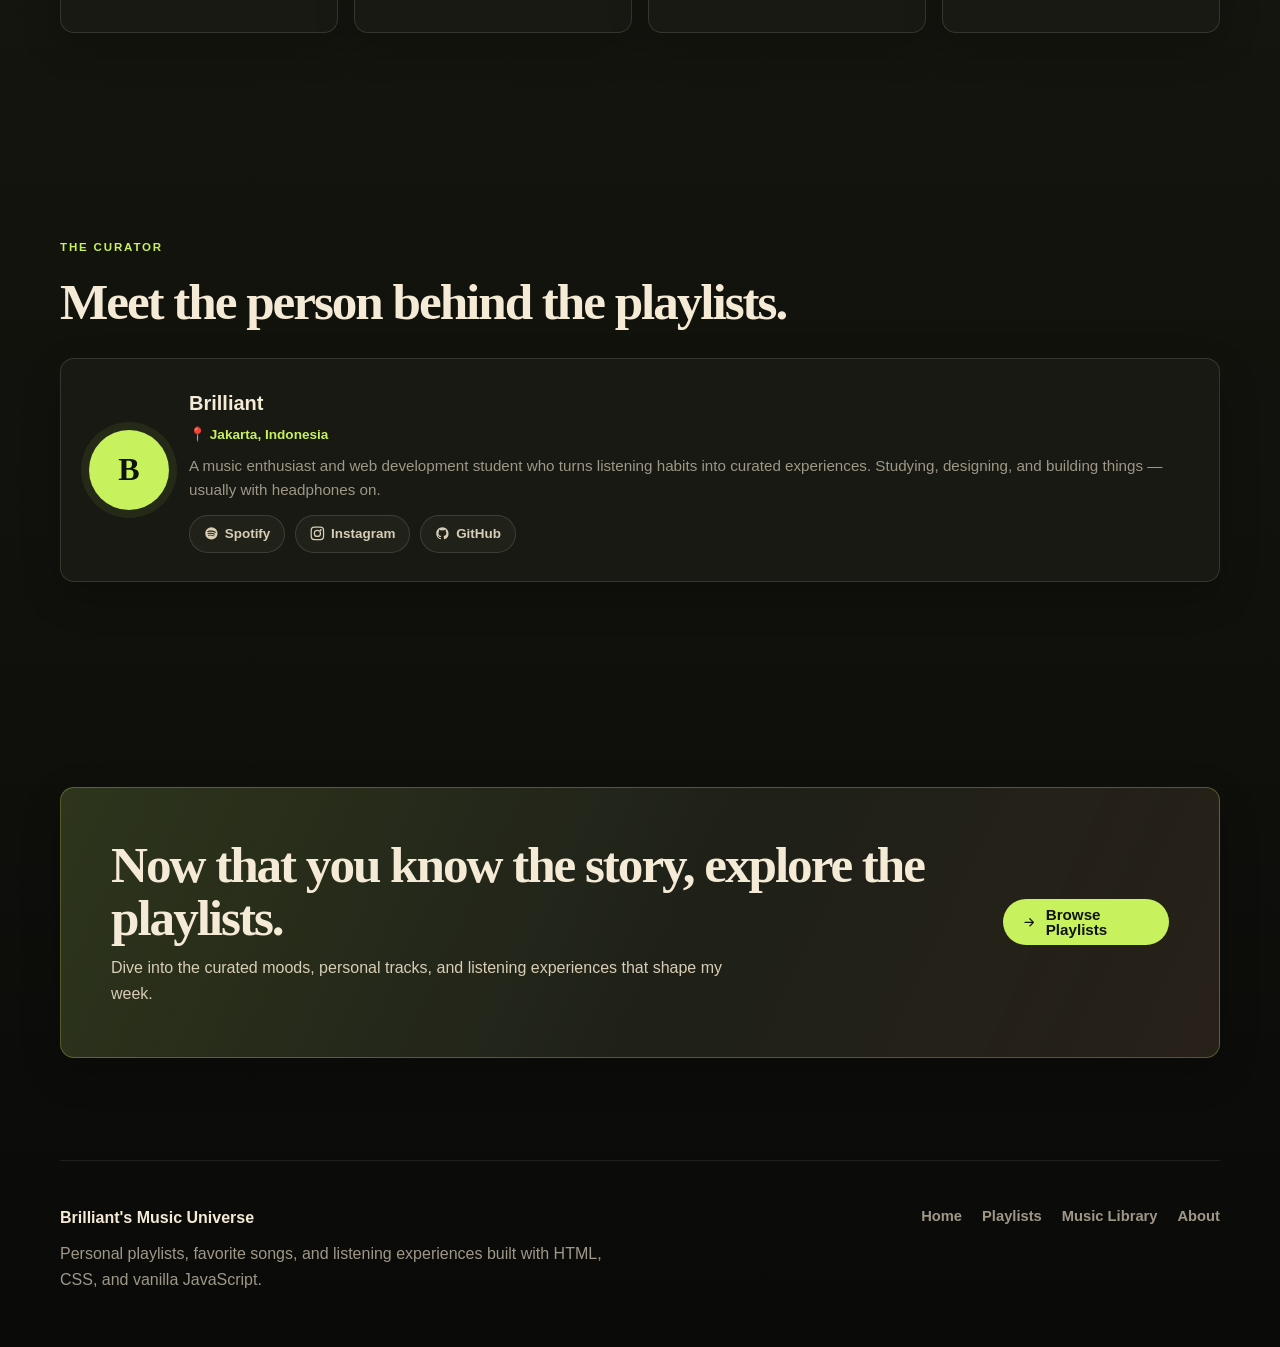
==== commit 28e28537: "Complete UAS Web Client Development" ====
--- a/about.html
+++ b/about.html
@@ -15,7 +15,7 @@
   <header class="site-header">
     <a class="brand" href="index.html" aria-label="Brilliant's Music Universe home">
       <span class="brand-mark" aria-hidden="true">
-        <svg viewBox="0 0 40 40" role="img">
+        <svg viewBox="0 0 40 40">
           <path d="M20 4 35 12.6v14.8L20 36 5 27.4V12.6L20 4Z"></path>
           <path d="M15.5 26.5V14.2l12-2.4v11.7"></path>
           <circle cx="13.1" cy="27.4" r="3.4"></circle>
@@ -96,7 +96,7 @@
       </article>
     </section>
 
-    <section class="section-shell" style="padding-bottom: 0;">
+    <section class="curator-section section-shell">
       <div class="section-heading reveal">
         <p class="section-kicker">The Curator</p>
         <h2>Meet the person behind the playlists.</h2>
--- a/style.css
+++ b/style.css
@@ -27,28 +27,28 @@
 
 /* 1. Design tokens */
 :root {
-  --bg: #06080d;
-  --bg-2: #0b1017;
-  --surface: rgba(255, 255, 255, 0.075);
-  --surface-strong: rgba(255, 255, 255, 0.12);
-  --surface-soft: rgba(255, 255, 255, 0.045);
-  --line: rgba(255, 255, 255, 0.14);
-  --line-strong: rgba(255, 255, 255, 0.24);
-  --text: #f6f8ef;
-  --muted: #aeb7b0;
-  --soft: #d8ded5;
-  --green: #22e87a;
-  --green-deep: #10c055;
-  --cyan: #5fd9ff;
-  --coral: #ff6b6b;
-  --gold: #f5c86b;
-  --purple: #a98bff;
-  --shadow: 0 24px 80px rgba(0, 0, 0, 0.42);
-  --shadow-soft: 0 12px 36px rgba(0, 0, 0, 0.28);
-  --radius-card: 8px;
+  --bg: #0d0e0b;
+  --bg-2: #15150f;
+  --surface: #171912;
+  --surface-strong: #202219;
+  --surface-soft: #12140f;
+  --line: rgba(239, 230, 205, 0.14);
+  --line-strong: rgba(239, 230, 205, 0.26);
+  --text: #f4ead6;
+  --muted: #9f9787;
+  --soft: #d8cdb5;
+  --green: #c7f15d;
+  --green-deep: #79bf62;
+  --cyan: #7fc6b0;
+  --coral: #e67d62;
+  --gold: #d8ae53;
+  --purple: #9b8bc8;
+  --shadow: 0 28px 80px rgba(0, 0, 0, 0.34);
+  --shadow-soft: 0 14px 38px rgba(0, 0, 0, 0.22);
+  --radius-card: 14px;
   --radius-pill: 999px;
-  --header-height: 76px;
-  --max-width: 1180px;
+  --header-height: 74px;
+  --max-width: 1160px;
   --ease: cubic-bezier(0.22, 1, 0.36, 1);
 }
 
@@ -67,11 +67,12 @@
   margin: 0;
   color: var(--text);
   background:
-    linear-gradient(135deg, rgba(30, 215, 96, 0.12), transparent 32%),
-    linear-gradient(220deg, rgba(95, 217, 255, 0.1), transparent 38%),
-    linear-gradient(180deg, var(--bg), var(--bg-2) 48%, #05070b);
-  font-family: Inter, ui-sans-serif, system-ui, -apple-system, BlinkMacSystemFont, "Segoe UI", sans-serif;
-  line-height: 1.6;
+    radial-gradient(circle at 12% 8%, rgba(199, 241, 93, 0.1), transparent 26%),
+    radial-gradient(circle at 88% 18%, rgba(230, 125, 98, 0.08), transparent 30%),
+    linear-gradient(180deg, var(--bg), var(--bg-2) 54%, #0a0b09);
+  font-family: "Space Grotesk", "Aptos", "Trebuchet MS", sans-serif;
+  line-height: 1.62;
+  text-rendering: optimizeLegibility;
 }
 
 body::before {
@@ -80,14 +81,15 @@
   z-index: -1;
   pointer-events: none;
   content: "";
-  background-image:
-    linear-gradient(rgba(255, 255, 255, 0.035) 1px, transparent 1px),
-    linear-gradient(90deg, rgba(255, 255, 255, 0.035) 1px, transparent 1px);
-  background-size: 46px 46px;
-  mask-image: linear-gradient(to bottom, rgba(0, 0, 0, 0.8), transparent 82%);
-}
-
-body.nav-open {
+  background:
+    linear-gradient(rgba(244, 234, 214, 0.035) 1px, transparent 1px),
+    linear-gradient(90deg, rgba(244, 234, 214, 0.025) 1px, transparent 1px);
+  background-size: 72px 72px;
+  mask-image: linear-gradient(to bottom, rgba(0, 0, 0, 0.5), transparent 78%);
+}
+
+body.nav-open,
+body.modal-open {
   overflow: hidden;
 }
 
@@ -98,7 +100,8 @@
 
 button,
 input,
-select {
+select,
+textarea {
   font: inherit;
 }
 
@@ -121,7 +124,7 @@
 }
 
 .section-shell {
-  width: min(var(--max-width), calc(100% - 40px));
+  width: min(var(--max-width), calc(100% - 44px));
   margin-inline: auto;
 }
 
@@ -133,10 +136,10 @@
   grid-template-columns: minmax(220px, 1fr) auto minmax(120px, 1fr);
   align-items: center;
   min-height: var(--header-height);
-  padding: 14px max(20px, calc((100vw - var(--max-width)) / 2));
-  border-bottom: 1px solid rgba(255, 255, 255, 0.1);
-  background: rgba(6, 8, 13, 0.76);
-  backdrop-filter: blur(22px);
+  padding: 14px max(22px, calc((100vw - var(--max-width)) / 2));
+  border-bottom: 1px solid var(--line);
+  background: rgba(13, 14, 11, 0.92);
+  backdrop-filter: blur(12px);
 }
 
 .brand,
@@ -153,10 +156,11 @@
   width: 42px;
   height: 42px;
   place-items: center;
-  color: #031109;
-  border-radius: var(--radius-card);
-  background: linear-gradient(135deg, var(--green), #b7ffcb);
-  box-shadow: 0 14px 34px rgba(30, 215, 96, 0.23);
+  color: #0d0e0b;
+  border: 1px solid rgba(13, 14, 11, 0.18);
+  border-radius: 50%;
+  background: var(--green);
+  box-shadow: 0 0 0 6px rgba(199, 241, 93, 0.08);
 }
 
 .brand-mark svg {
@@ -180,11 +184,11 @@
   display: flex;
   align-items: center;
   justify-content: center;
-  gap: 4px;
-  padding: 6px;
+  gap: 2px;
+  padding: 5px;
   border: 1px solid var(--line);
   border-radius: var(--radius-pill);
-  background: rgba(255, 255, 255, 0.055);
+  background: rgba(244, 234, 214, 0.045);
 }
 
 .site-nav a,
@@ -203,7 +207,7 @@
 .site-nav a:hover,
 .site-nav a.is-active {
   color: var(--text);
-  background: rgba(255, 255, 255, 0.1);
+  background: rgba(244, 234, 214, 0.1);
 }
 
 .header-action {
@@ -211,19 +215,19 @@
   justify-self: end;
   align-items: center;
   gap: 8px;
-  padding: 10px 15px;
-  color: #031109;
+  padding: 10px 16px;
+  color: #10120c;
   border-radius: var(--radius-pill);
   background: var(--green);
-  font-size: 0.9rem;
-  font-weight: 800;
-  box-shadow: 0 16px 32px rgba(30, 215, 96, 0.2);
-  transition: transform 180ms ease, box-shadow 180ms ease;
+  font-size: 0.88rem;
+  font-weight: 900;
+  box-shadow: none;
+  transition: transform 180ms ease, background 180ms ease;
 }
 
 .header-action:hover {
+  background: #d8ff74;
   transform: translateY(-2px);
-  box-shadow: 0 18px 42px rgba(30, 215, 96, 0.28);
 }
 
 .nav-toggle {
@@ -232,7 +236,7 @@
   height: 44px;
   border: 1px solid var(--line);
   border-radius: var(--radius-card);
-  background: rgba(255, 255, 255, 0.07);
+  background: rgba(244, 234, 214, 0.07);
 }
 
 .nav-toggle span {
@@ -246,27 +250,29 @@
 
 .hero {
   display: grid;
-  grid-template-columns: minmax(0, 1fr) minmax(360px, 0.85fr);
-  gap: clamp(32px, 7vw, 92px);
+  grid-template-columns: minmax(0, 1fr) minmax(360px, 0.82fr);
+  gap: clamp(36px, 7vw, 88px);
   align-items: center;
   min-height: calc(100svh - var(--header-height) - 18px);
-  padding: clamp(52px, 7vw, 86px) 0 clamp(34px, 5vw, 56px);
+  padding: clamp(58px, 8vw, 104px) 0 clamp(42px, 6vw, 72px);
 }
 
 .hero h1,
 .page-hero h1 {
-  max-width: 10ch;
+  max-width: 11ch;
   margin: 0;
-  font-size: clamp(3.35rem, 8vw, 7.15rem);
-  line-height: 0.91;
-  letter-spacing: 0;
+  font-family: "Fraunces", "Cormorant Garamond", Georgia, serif;
+  font-size: clamp(3.05rem, 7vw, 6.6rem);
+  font-weight: 700;
+  line-height: 0.94;
+  letter-spacing: -0.055em;
 }
 
 .hero-lead {
-  max-width: 680px;
+  max-width: 660px;
   margin: 28px 0 0;
   color: var(--soft);
-  font-size: clamp(1.05rem, 1.8vw, 1.28rem);
+  font-size: clamp(1.05rem, 1.6vw, 1.22rem);
 }
 
 .hero-actions,
@@ -303,23 +309,23 @@
 }
 
 .button-primary {
-  color: #031109;
-  background: linear-gradient(135deg, var(--green), #b7ffcb);
-  box-shadow: 0 18px 42px rgba(30, 215, 96, 0.22);
+  color: #10120c;
+  background: var(--green);
+  box-shadow: none;
 }
 
 .button-ghost {
   color: var(--text);
-  border-color: var(--line);
-  background: rgba(255, 255, 255, 0.075);
+  border-color: var(--line-strong);
+  background: rgba(244, 234, 214, 0.035);
 }
 
 .button-small {
   width: 100%;
   min-height: 42px;
   color: var(--text);
-  border-color: rgba(255, 255, 255, 0.16);
-  background: rgba(255, 255, 255, 0.075);
+  border-color: rgba(244, 234, 214, 0.15);
+  background: rgba(244, 234, 214, 0.05);
 }
 
 .hero-stage {
@@ -333,11 +339,10 @@
   z-index: 2;
   width: min(370px, 100%);
   padding: 12px;
-  border: 1px solid var(--line);
+  border: 1px solid var(--line-strong);
   border-radius: var(--radius-card);
-  background: linear-gradient(180deg, rgba(255, 255, 255, 0.14), rgba(255, 255, 255, 0.06));
+  background: #161810;
   box-shadow: var(--shadow);
-  backdrop-filter: blur(24px);
 }
 
 .cover-art {
@@ -347,11 +352,11 @@
   min-height: 0;
   overflow: hidden;
   place-items: end start;
-  padding: 18px;
+  padding: 20px;
   isolation: isolate;
-  border: 1px solid rgba(255, 255, 255, 0.18);
-  border-radius: var(--radius-card);
-  box-shadow: inset 0 1px 0 rgba(255, 255, 255, 0.18);
+  border: 1px solid rgba(244, 234, 214, 0.18);
+  border-radius: calc(var(--radius-card) - 2px);
+  box-shadow: inset 0 0 0 1px rgba(13, 14, 11, 0.22);
 }
 
 .cover-art::before,
@@ -364,10 +369,10 @@
 }
 
 .cover-art::before {
-  inset: 10%;
-  border: 1px solid rgba(255, 255, 255, 0.14);
+  inset: 12%;
+  border: 1px solid rgba(244, 234, 214, 0.16);
   border-radius: 50%;
-  transform: rotate(-12deg);
+  transform: rotate(-10deg);
 }
 
 .cover-art::after {
@@ -376,19 +381,19 @@
   width: 58%;
   aspect-ratio: 1;
   border-radius: 50%;
-  background: rgba(255, 255, 255, 0.2);
-  filter: blur(2px);
+  background: rgba(244, 234, 214, 0.18);
 }
 
 .cover-art span {
   position: relative;
   z-index: 2;
   max-width: 12ch;
-  font-size: clamp(1.45rem, 4vw, 2.7rem);
-  font-weight: 900;
-  line-height: 0.95;
-  letter-spacing: 0;
-  text-shadow: 0 12px 36px rgba(0, 0, 0, 0.45);
+  font-family: "Fraunces", "Cormorant Garamond", Georgia, serif;
+  font-size: clamp(1.45rem, 4vw, 2.65rem);
+  font-weight: 700;
+  line-height: 0.98;
+  letter-spacing: -0.04em;
+  text-shadow: 0 12px 34px rgba(0, 0, 0, 0.38);
 }
 
 .cover-grid {
@@ -396,8 +401,8 @@
   inset: 0;
   z-index: -1;
   background:
-    linear-gradient(rgba(255, 255, 255, 0.08) 1px, transparent 1px),
-    linear-gradient(90deg, rgba(255, 255, 255, 0.08) 1px, transparent 1px);
+    linear-gradient(rgba(244, 234, 214, 0.06) 1px, transparent 1px),
+    linear-gradient(90deg, rgba(244, 234, 214, 0.06) 1px, transparent 1px);
   background-size: 28px 28px;
   opacity: 0.45;
   transform: rotate(-8deg) scale(1.2);
@@ -405,28 +410,32 @@
 
 .cover-code {
   background:
-    linear-gradient(145deg, rgba(30, 215, 96, 0.96), rgba(5, 20, 13, 0.9) 44%, rgba(95, 217, 255, 0.72)),
-    linear-gradient(45deg, rgba(255, 255, 255, 0.12), transparent);
+    radial-gradient(circle at 20% 18%, rgba(244, 234, 214, 0.2), transparent 26%),
+    linear-gradient(145deg, #b7dd55, #2e4a31 44%, #11160f);
 }
 
 .cover-reality {
   background:
-    linear-gradient(145deg, rgba(245, 200, 107, 0.95), rgba(255, 107, 107, 0.86) 52%, rgba(20, 9, 12, 0.92));
+    radial-gradient(circle at 18% 20%, rgba(244, 234, 214, 0.18), transparent 25%),
+    linear-gradient(145deg, #d8ae53, #b05a42 52%, #17100d);
 }
 
 .cover-conan {
   background:
-    linear-gradient(145deg, rgba(169, 139, 255, 0.95), rgba(32, 14, 66, 0.94) 52%, rgba(95, 217, 255, 0.78));
+    radial-gradient(circle at 20% 20%, rgba(244, 234, 214, 0.18), transparent 25%),
+    linear-gradient(145deg, var(--purple), #342849 52%, #10201d);
 }
 
 .cover-sunset {
   background:
-    linear-gradient(145deg, rgba(255, 107, 107, 0.95), rgba(245, 200, 107, 0.88) 48%, rgba(24, 22, 55, 0.9));
+    radial-gradient(circle at 18% 18%, rgba(244, 234, 214, 0.18), transparent 25%),
+    linear-gradient(145deg, #e67d62, #d8ae53 50%, #24211c);
 }
 
 .cover-rain {
   background:
-    linear-gradient(145deg, rgba(95, 217, 255, 0.92), rgba(20, 45, 68, 0.96) 54%, rgba(8, 11, 18, 0.94));
+    radial-gradient(circle at 18% 18%, rgba(244, 234, 214, 0.16), transparent 25%),
+    linear-gradient(145deg, #7fc6b0, #2e4e4b 54%, #101514);
 }
 
 .track-panel {
@@ -435,13 +444,13 @@
   padding: 14px 4px 0;
 }
 
-.eyeless-label,
+.eyebrow-label,
 .section-kicker {
   margin: 0 0 8px;
   color: var(--green);
-  font-size: 0.78rem;
+  font-size: 0.72rem;
   font-weight: 900;
-  letter-spacing: 0.12em;
+  letter-spacing: 0.16em;
   text-transform: uppercase;
 }
 
@@ -476,7 +485,7 @@
   height: 13px;
   border-radius: 50%;
   background: var(--green);
-  box-shadow: 0 0 0 7px rgba(30, 215, 96, 0.12);
+  box-shadow: 0 0 0 7px rgba(199, 241, 93, 0.1);
 }
 
 .player-progress {
@@ -484,7 +493,7 @@
   height: 7px;
   overflow: hidden;
   border-radius: 999px;
-  background: rgba(255, 255, 255, 0.12);
+  background: rgba(244, 234, 214, 0.11);
 }
 
 .player-progress span {
@@ -514,16 +523,15 @@
   padding: 18px;
   border: 1px solid var(--line);
   border-radius: var(--radius-card);
-  background: rgba(255, 255, 255, 0.07);
+  background: #12140f;
   box-shadow: var(--shadow-soft);
-  backdrop-filter: blur(18px);
 }
 
 .audio-visualizer span {
   flex: 1;
   min-width: 12px;
   border-radius: 999px 999px 4px 4px;
-  background: linear-gradient(180deg, var(--cyan), var(--green));
+  background: linear-gradient(180deg, var(--green), var(--green-deep));
   animation: barDance 1.5s var(--ease) infinite alternate;
 }
 
@@ -554,12 +562,13 @@
 .about-record,
 .table-frame,
 .library-toolbar,
-.about-story {
+.about-story,
+.playlist-request-form,
+.request-preview {
   border: 1px solid var(--line);
   border-radius: var(--radius-card);
   background: var(--surface);
   box-shadow: var(--shadow-soft);
-  backdrop-filter: blur(18px);
 }
 
 .signal-card {
@@ -586,10 +595,12 @@
 .stats-section,
 .cta-section,
 .playlist-section,
+.request-section,
 .library-section,
 .about-section,
-.genre-section {
-  padding: clamp(48px, 7vw, 92px) 0;
+.genre-section,
+.curator-section {
+  padding: clamp(56px, 8vw, 104px) 0;
 }
 
 .section-heading {
@@ -602,7 +613,16 @@
 .section-heading h2,
 .intro-copy h2,
 .cta-panel h2 {
-  font-size: clamp(2rem, 4vw, 3.45rem);
+  font-family: "Fraunces", "Cormorant Garamond", Georgia, serif;
+  font-size: clamp(2rem, 4vw, 3.35rem);
+  font-weight: 700;
+  letter-spacing: -0.04em;
+}
+
+.section-note {
+  max-width: 720px;
+  margin: 0;
+  color: var(--soft);
 }
 
 .feature-layout {
@@ -632,7 +652,10 @@
 }
 
 .feature-copy h3 {
+  font-family: "Fraunces", "Cormorant Garamond", Georgia, serif;
   font-size: clamp(2rem, 4vw, 3.25rem);
+  font-weight: 700;
+  letter-spacing: -0.04em;
 }
 
 .feature-copy p {
@@ -655,7 +678,7 @@
   border: 1px solid var(--line);
   border-radius: var(--radius-card);
   color: var(--muted);
-  background: rgba(255, 255, 255, 0.055);
+  background: rgba(244, 234, 214, 0.035);
 }
 
 .feature-list span {
@@ -683,9 +706,9 @@
 
 .mood-board span,
 .mood-tag {
-  border: 1px solid rgba(255, 255, 255, 0.16);
+  border: 1px solid var(--line-strong);
   border-radius: var(--radius-pill);
-  background: rgba(255, 255, 255, 0.075);
+  background: rgba(244, 234, 214, 0.04);
   color: var(--soft);
   font-weight: 800;
 }
@@ -702,7 +725,7 @@
 
 .metric-card,
 .genre-card {
-  padding: 24px;
+  padding: clamp(22px, 3vw, 30px);
 }
 
 .metric-card h3,
@@ -719,26 +742,30 @@
   margin-top: 24px;
   overflow: hidden;
   border-radius: 999px;
-  background: rgba(255, 255, 255, 0.11);
+  background: rgba(244, 234, 214, 0.1);
 }
 
 .metric-bar span {
   display: block;
   height: 100%;
   border-radius: inherit;
-  background: linear-gradient(90deg, var(--green), var(--cyan));
-}
+  background: linear-gradient(90deg, var(--green), var(--green-deep));
+}
+
+.metric-fill-82 { width: 82%; }
+.metric-fill-74 { width: 74%; }
+.metric-fill-68 { width: 68%; }
 
 .cta-panel {
   justify-content: space-between;
   gap: 24px;
-  padding: clamp(26px, 5vw, 46px);
-  border: 1px solid rgba(30, 215, 96, 0.25);
+  padding: clamp(28px, 5vw, 50px);
+  border: 1px solid rgba(199, 241, 93, 0.28);
   border-radius: var(--radius-card);
   background:
-    linear-gradient(110deg, rgba(30, 215, 96, 0.22), rgba(95, 217, 255, 0.09) 52%, rgba(255, 107, 107, 0.12)),
-    rgba(255, 255, 255, 0.07);
-  box-shadow: var(--shadow);
+    linear-gradient(115deg, rgba(199, 241, 93, 0.13), rgba(244, 234, 214, 0.035) 55%, rgba(230, 125, 98, 0.08)),
+    var(--surface);
+  box-shadow: var(--shadow-soft);
 }
 
 .cta-panel p {
@@ -776,7 +803,7 @@
   position: absolute;
   width: 178px;
   aspect-ratio: 1;
-  border: 1px solid rgba(255, 255, 255, 0.18);
+  border: 1px solid rgba(244, 234, 214, 0.16);
   border-radius: var(--radius-card);
   box-shadow: var(--shadow-soft);
 }
@@ -813,21 +840,21 @@
 }
 
 .playlist-card:hover {
-  border-color: rgba(30, 215, 96, 0.34);
-  background: rgba(255, 255, 255, 0.1);
+  border-color: rgba(199, 241, 93, 0.38);
+  background: var(--surface-strong);
   transform: translateY(-5px);
 }
 
 .playlist-card .cover-art {
   border: 0;
-  border-bottom: 1px solid rgba(255, 255, 255, 0.15);
+  border-bottom: 1px solid rgba(244, 234, 214, 0.13);
   border-radius: var(--radius-card) var(--radius-card) 0 0;
 }
 
 .playlist-card-body {
   display: grid;
   gap: 18px;
-  padding: 20px;
+  padding: 22px;
 }
 
 .playlist-card p {
@@ -846,7 +873,138 @@
 .mood-tag {
   padding: 5px 10px;
   color: var(--green);
-  background: rgba(30, 215, 96, 0.1);
+  background: rgba(199, 241, 93, 0.08);
+}
+
+.request-layout {
+  display: grid;
+  grid-template-columns: minmax(0, 1.15fr) minmax(280px, 0.85fr);
+  gap: 18px;
+  align-items: start;
+}
+
+.playlist-request-form,
+.request-preview {
+  padding: clamp(20px, 4vw, 30px);
+}
+
+.playlist-request-form {
+  display: grid;
+  gap: 18px;
+}
+
+.form-grid {
+  display: grid;
+  grid-template-columns: repeat(2, minmax(0, 1fr));
+  gap: 16px;
+}
+
+.form-field {
+  display: grid;
+  gap: 8px;
+}
+
+.form-field span {
+  color: var(--muted);
+  font-size: 0.78rem;
+  font-weight: 900;
+  letter-spacing: 0.12em;
+  text-transform: uppercase;
+}
+
+.form-field input,
+.form-field select,
+.form-field textarea {
+  width: 100%;
+  padding: 0 14px;
+  color: var(--text);
+  border: 1px solid var(--line);
+  border-radius: calc(var(--radius-card) - 4px);
+  outline: none;
+  background: #10110d;
+  transition: border-color 180ms ease, box-shadow 180ms ease, background 180ms ease;
+}
+
+.form-field input,
+.form-field select {
+  min-height: 48px;
+}
+
+.form-field textarea {
+  min-height: 128px;
+  padding-block: 13px;
+  resize: vertical;
+}
+
+.form-field input:focus,
+.form-field select:focus,
+.form-field textarea:focus {
+  border-color: rgba(199, 241, 93, 0.62);
+  background: #0d0e0b;
+  box-shadow: 0 0 0 4px rgba(199, 241, 93, 0.1);
+}
+
+.form-actions {
+  display: flex;
+  flex-wrap: wrap;
+  gap: 12px;
+}
+
+.form-status {
+  min-height: 1.5em;
+  margin: 0;
+  color: var(--muted);
+  font-weight: 800;
+}
+
+.form-status[data-type="success"] {
+  color: #d8ff74;
+}
+
+.form-status[data-type="error"] {
+  color: #ffb0b0;
+}
+
+.request-preview {
+  position: sticky;
+  top: calc(var(--header-height) + 22px);
+  overflow: hidden;
+  background:
+    radial-gradient(circle at 22% 0%, rgba(199, 241, 93, 0.12), transparent 34%),
+    var(--surface-strong);
+}
+
+.request-preview h3 {
+  margin: 0 0 18px;
+  font-size: clamp(1.55rem, 3vw, 2.2rem);
+  line-height: 1.05;
+}
+
+.request-preview dl {
+  display: grid;
+  gap: 12px;
+  margin: 0;
+}
+
+.request-preview dl div {
+  padding: 12px 14px;
+  border: 1px solid rgba(244, 234, 214, 0.11);
+  border-radius: var(--radius-card);
+  background: rgba(244, 234, 214, 0.04);
+}
+
+.request-preview dt {
+  color: var(--green);
+  font-size: 0.72rem;
+  font-weight: 900;
+  letter-spacing: 0.11em;
+  text-transform: uppercase;
+}
+
+.request-preview dd {
+  margin: 5px 0 0;
+  color: var(--soft);
+  overflow-wrap: anywhere;
 }
 
 .modal-backdrop {
@@ -856,8 +1014,8 @@
   display: grid;
   place-items: center;
   padding: 20px;
-  background: rgba(0, 0, 0, 0.7);
-  backdrop-filter: blur(14px);
+  background: rgba(0, 0, 0, 0.76);
+  backdrop-filter: blur(8px);
 }
 
 .modal-backdrop[hidden] {
@@ -875,7 +1033,7 @@
   padding: 18px;
   border: 1px solid var(--line-strong);
   border-radius: var(--radius-card);
-  background: rgba(12, 16, 24, 0.96);
+  background: #15170f;
   box-shadow: var(--shadow);
 }
 
@@ -891,7 +1049,7 @@
   color: var(--text);
   border: 1px solid var(--line);
   border-radius: var(--radius-card);
-  background: rgba(255, 255, 255, 0.08);
+  background: rgba(244, 234, 214, 0.06);
 }
 
 .modal-content {
@@ -906,39 +1064,6 @@
 
 .modal-content p {
   color: var(--soft);
-}
-
-.audio-preview {
-  display: grid;
-  gap: 10px;
-  margin-top: 18px;
-  padding: 14px;
-  border: 1px solid var(--line);
-  border-radius: var(--radius-card);
-  background: rgba(255, 255, 255, 0.055);
-}
-
-.audio-preview-label {
-  margin: 0;
-  color: var(--text);
-  font-size: 0.78rem;
-  font-weight: 900;
-  letter-spacing: 0.12em;
-  text-transform: uppercase;
-}
-
-.audio-preview audio {
-  width: 100%;
-  min-width: 0;
-  border-radius: var(--radius-card);
-  accent-color: var(--green);
-}
-
-.audio-note {
-  margin: 0;
-  color: var(--muted);
-  font-size: 0.84rem;
-  line-height: 1.45;
 }
 
 .modal-list {
@@ -954,7 +1079,7 @@
   border: 1px solid var(--line);
   border-radius: var(--radius-card);
   color: var(--soft);
-  background: rgba(255, 255, 255, 0.055);
+  background: rgba(244, 234, 214, 0.04);
 }
 
 .library-summary {
@@ -1008,15 +1133,15 @@
   padding: 0 14px;
   color: var(--text);
   border: 1px solid var(--line);
-  border-radius: var(--radius-card);
+  border-radius: calc(var(--radius-card) - 4px);
   outline: none;
-  background: rgba(4, 6, 10, 0.62);
+  background: #10110d;
 }
 
 .search-field input:focus,
 .select-field select:focus {
-  border-color: rgba(30, 215, 96, 0.62);
-  box-shadow: 0 0 0 4px rgba(30, 215, 96, 0.12);
+  border-color: rgba(199, 241, 93, 0.62);
+  box-shadow: 0 0 0 4px rgba(199, 241, 93, 0.1);
 }
 
 .table-frame {
@@ -1042,14 +1167,14 @@
 .music-table td {
   padding: 17px 16px;
   text-align: left;
-  border-bottom: 1px solid rgba(255, 255, 255, 0.09);
+  border-bottom: 1px solid rgba(244, 234, 214, 0.08);
 }
 
 .music-table th {
   color: var(--text);
-  background: rgba(255, 255, 255, 0.075);
-  font-size: 0.82rem;
-  letter-spacing: 0.08em;
+  background: rgba(244, 234, 214, 0.055);
+  font-size: 0.78rem;
+  letter-spacing: 0.1em;
   text-transform: uppercase;
 }
 
@@ -1062,7 +1187,7 @@
 }
 
 .music-table tbody tr:hover {
-  background: rgba(30, 215, 96, 0.065);
+  background: rgba(199, 241, 93, 0.055);
 }
 
 .sort-button {
@@ -1089,6 +1214,14 @@
   transform: rotate(45deg) translateY(-2px);
 }
 
+.sort-button.is-active {
+  color: var(--green);
+}
+
+.sort-button.is-active::after {
+  opacity: 1;
+}
+
 .sort-button.is-desc::after {
   transform: rotate(225deg) translateY(-2px);
 }
@@ -1107,9 +1240,9 @@
   aspect-ratio: 1;
   border-radius: 50%;
   background:
-    radial-gradient(circle, #05070b 0 8%, var(--green) 8% 13%, transparent 13% 16%, rgba(255, 255, 255, 0.16) 16% 17%, transparent 17% 28%, rgba(255, 255, 255, 0.12) 28% 29%, transparent 29% 42%, rgba(255, 255, 255, 0.1) 42% 43%, transparent 43%),
-    conic-gradient(from 120deg, #141a24, #05070b, #283443, #070a0f, #141a24);
-  box-shadow: inset 0 0 46px rgba(255, 255, 255, 0.08), var(--shadow-soft);
+    radial-gradient(circle, #0d0e0b 0 8%, var(--green) 8% 13%, transparent 13% 16%, rgba(244, 234, 214, 0.16) 16% 17%, transparent 17% 28%, rgba(244, 234, 214, 0.12) 28% 29%, transparent 29% 42%, rgba(244, 234, 214, 0.1) 42% 43%, transparent 43%),
+    conic-gradient(from 120deg, #202219, #0d0e0b, #33372a, #10110d, #202219);
+  box-shadow: inset 0 0 46px rgba(244, 234, 214, 0.08), var(--shadow-soft);
 }
 
 .about-record span {
@@ -1135,9 +1268,9 @@
 
 .highlight-story {
   grid-column: 1 / -1;
-  border-color: rgba(30, 215, 96, 0.28);
+  border-color: rgba(199, 241, 93, 0.28);
   background:
-    linear-gradient(120deg, rgba(30, 215, 96, 0.12), rgba(95, 217, 255, 0.08)),
+    linear-gradient(120deg, rgba(199, 241, 93, 0.1), rgba(244, 234, 214, 0.03)),
     var(--surface);
 }
 
@@ -1146,7 +1279,7 @@
 }
 
 em {
-  color: #c9fbd9;
+  color: #d8ff74;
 }
 
 u {
@@ -1157,7 +1290,7 @@
 
 mark {
   padding: 0.1em 0.25em;
-  color: #07100b;
+  color: #10120c;
   border-radius: 4px;
   background: linear-gradient(135deg, var(--green), var(--gold));
 }
@@ -1175,7 +1308,7 @@
   width: min(var(--max-width), calc(100% - 40px));
   margin: 0 auto;
   padding: 44px 0 54px;
-  border-top: 1px solid rgba(255, 255, 255, 0.1);
+  border-top: 1px solid rgba(244, 234, 214, 0.09);
 }
 
 .site-footer p {
@@ -1217,20 +1350,20 @@
   border-radius: var(--radius-card);
   background: var(--surface);
   box-shadow: var(--shadow-soft);
-  backdrop-filter: blur(18px);
 }
 
 .curator-avatar {
   width: 80px;
   height: 80px;
   border-radius: 50%;
-  background: linear-gradient(135deg, var(--green), var(--cyan));
+  background: var(--green);
   display: grid;
   place-items: center;
+  font-family: "Fraunces", "Cormorant Garamond", Georgia, serif;
   font-size: 2rem;
-  font-weight: 900;
-  color: #031109;
-  box-shadow: 0 8px 24px rgba(34, 232, 122, 0.2);
+  font-weight: 700;
+  color: #10120c;
+  box-shadow: 0 0 0 8px rgba(199, 241, 93, 0.08);
 }
 
 .curator-info h3 {
@@ -1267,14 +1400,14 @@
   color: var(--soft);
   border: 1px solid var(--line);
   border-radius: var(--radius-pill);
-  background: rgba(255, 255, 255, 0.055);
+  background: rgba(244, 234, 214, 0.04);
   transition: color 180ms ease, border-color 180ms ease, background 180ms ease;
 }
 
 .curator-socials a:hover {
   color: var(--text);
   border-color: var(--green);
-  background: rgba(34, 232, 122, 0.08);
+  background: rgba(199, 241, 93, 0.08);
 }
 
 /* Empty state for library search */
@@ -1313,14 +1446,14 @@
   font-weight: 800;
   border: 1px solid var(--line);
   border-radius: var(--radius-pill);
-  background: rgba(255, 255, 255, 0.06);
+  background: rgba(244, 234, 214, 0.06);
   transition: color 180ms ease, border-color 180ms ease, background 180ms ease, transform 180ms ease;
 }
 
 .modal-nav button:hover {
   color: var(--text);
-  border-color: rgba(34, 232, 122, 0.4);
-  background: rgba(34, 232, 122, 0.08);
+  border-color: rgba(199, 241, 93, 0.42);
+  background: rgba(199, 241, 93, 0.08);
   transform: translateY(-1px);
 }
 
@@ -1340,19 +1473,19 @@
   align-items: center;
   gap: 8px;
   padding: 10px 18px;
-  color: #fff;
+  color: #10120c;
   font-size: 0.9rem;
   font-weight: 800;
   border: none;
   border-radius: var(--radius-pill);
-  background: #1DB954;
+  background: #c7f15d;
   text-decoration: none;
   transition: transform 180ms ease, box-shadow 180ms ease;
 }
 
 .spotify-link:hover {
   transform: translateY(-2px);
-  box-shadow: 0 12px 28px rgba(29, 185, 84, 0.28);
+  box-shadow: 0 12px 28px rgba(199, 241, 93, 0.22);
 }
 
 .spotify-link svg {
@@ -1372,7 +1505,7 @@
   left: 20px;
   z-index: 999;
   padding: 12px 20px;
-  color: #031109;
+  color: #10120c;
   font-weight: 800;
   border-radius: var(--radius-card);
   background: var(--green);
@@ -1404,7 +1537,7 @@
     align-items: stretch;
     padding: 12px;
     border-radius: var(--radius-card);
-    background: rgba(10, 14, 21, 0.96);
+    background: rgba(13, 14, 11, 0.96);
     box-shadow: var(--shadow);
   }
 
@@ -1452,6 +1585,7 @@
   .signal-strip,
   .stats-grid,
   .playlist-section,
+  .request-layout,
   .genre-section,
   .about-section {
     grid-template-columns: repeat(2, 1fr);
@@ -1566,9 +1700,11 @@
   .intro-section,
   .stats-section,
   .cta-section,
+  .request-section,
   .library-section,
   .about-section,
-  .genre-section {
+  .genre-section,
+  .curator-section {
     padding: 42px 0;
   }
 
@@ -1589,8 +1725,19 @@
   }
 
   .library-toolbar,
+  .request-layout,
+  .form-grid,
   .playlist-modal {
     grid-template-columns: 1fr;
+  }
+
+  .request-preview {
+    position: static;
+  }
+
+  .form-actions {
+    align-items: stretch;
+    flex-direction: column;
   }
 
   .modal-content {
